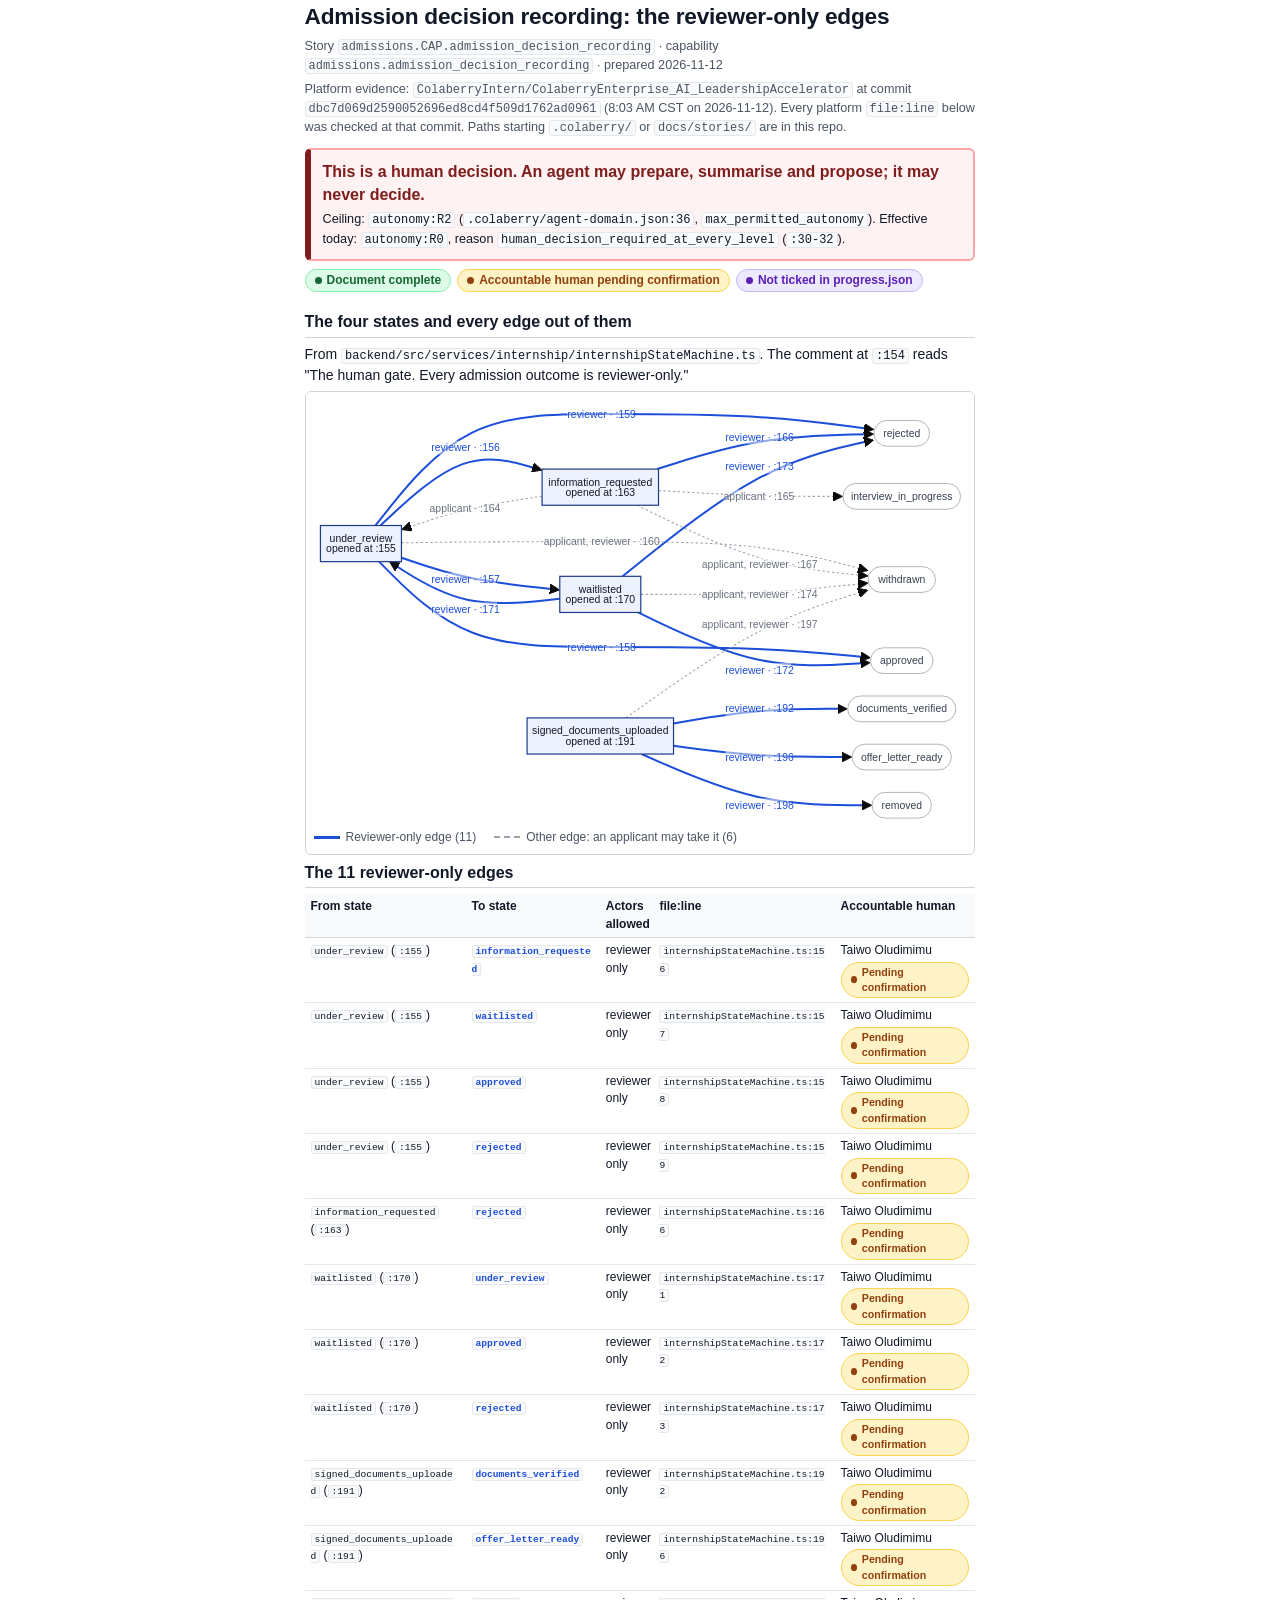
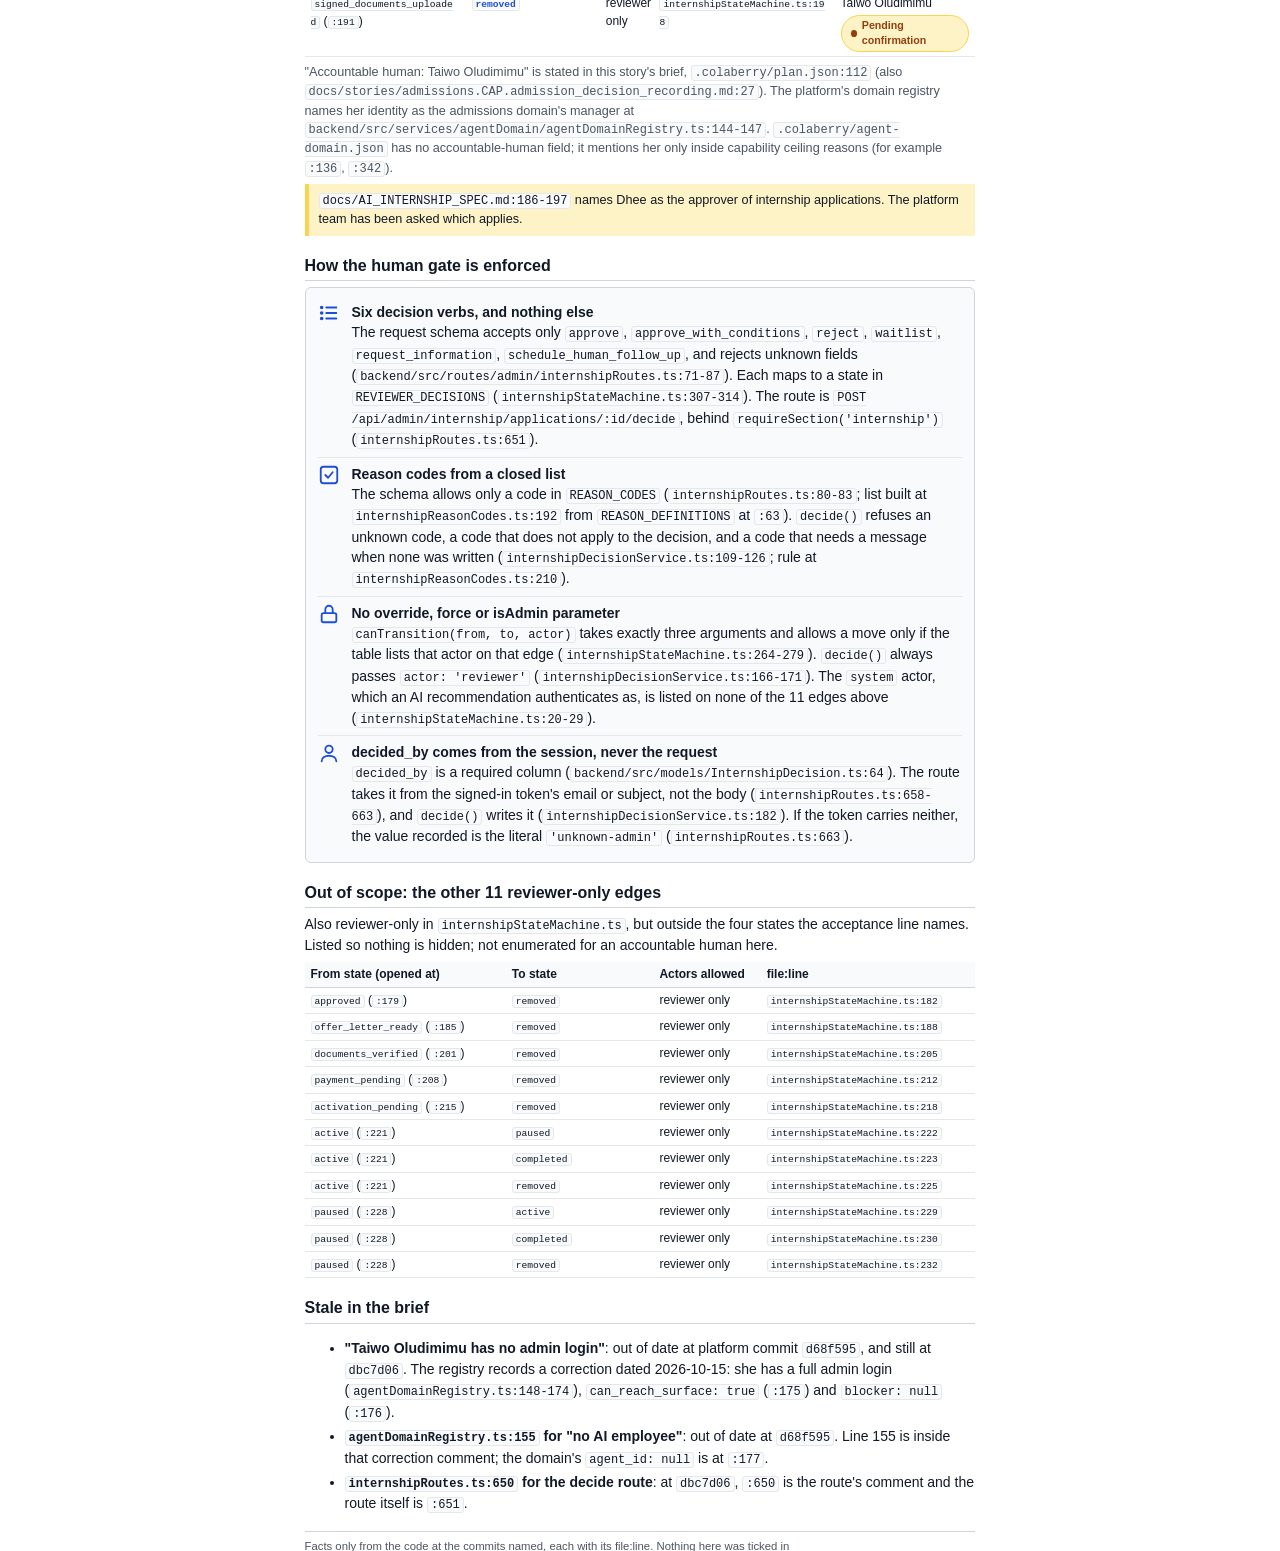
==== docs/capabilities/admission-decision/admission-decision-recording.html @ 62792802 "admissions.CAP.admission_decision_recording: document the reviewer-only edges (HTML + PDF) Adds docs" ====
<!doctype html>
<html lang="en">
<head>
<meta charset="utf-8">
<meta name="viewport" content="width=device-width, initial-scale=1">
<title>Admission Decision Edges</title>
<style>
  :root {
    --text: #111827; --muted: #4b5563; --line: #d1d5db; --surface: #f9fafb;
    --blue: #1d4ed8; --blue-bg: #eff6ff; --grey: #6b7280;
    --green: #166534; --green-bg: #dcfce7; --green-border: #86efac;
    --amber: #92400e; --amber-bg: #fef3c7; --amber-border: #fcd34d;
    --purple: #5b21b6; --purple-bg: #ede9fe; --purple-border: #c4b5fd;
    --red: #7f1d1d; --red-bg: #fef2f2; --red-border: #fca5a5;
  }
  @page { size: A4; margin: 13mm 12mm; }
  * { box-sizing: border-box; }
  body { margin: 0; background: #fff; color: var(--text); font: 10.5pt/1.45 "Segoe UI", Arial, sans-serif; }
  main { max-width: 186mm; margin: 0 auto; padding: 0 16px; }
  h1 { font-size: 17pt; margin: 0 0 2px; letter-spacing: -0.01em; }
  h2 { font-size: 12pt; margin: 18px 0 6px; padding-bottom: 3px; border-bottom: 1px solid var(--line); break-after: avoid; }
  h2.new-page { break-before: page; margin-top: 0; }
  h2 + p, h2 + .box, h2 + table, h2 + ul { break-before: avoid; }
  p { margin: 4px 0; }
  code { font-family: Consolas, "Cascadia Mono", monospace; font-size: 9pt; background: var(--surface); border: 1px solid #e5e7eb; border-radius: 3px; padding: 0 3px; }
  .sub { color: var(--muted); font-size: 9.5pt; }
  .banner { margin: 10px 0 8px; padding: 10px 12px; border: 2px solid var(--red-border); border-left: 6px solid var(--red); background: var(--red-bg); border-radius: 6px; }
  .banner strong { display: block; font-size: 12pt; color: var(--red); }
  .banner .ceiling { margin-top: 4px; font-size: 9.5pt; }
  .chips { display: flex; flex-wrap: wrap; gap: 6px; margin: 6px 0 2px; }
  .chip { display: inline-flex; align-items: center; gap: 5px; padding: 2px 9px; border-radius: 999px; font-size: 9pt; font-weight: 600; border: 1px solid; white-space: nowrap; }
  .chip::before { content: ""; width: 7px; height: 7px; border-radius: 50%; background: currentColor; }
  .green { color: var(--green); background: var(--green-bg); border-color: var(--green-border); }
  .amber { color: var(--amber); background: var(--amber-bg); border-color: var(--amber-border); }
  .purple { color: var(--purple); background: var(--purple-bg); border-color: var(--purple-border); }
  .diagram { border: 1px solid var(--line); border-radius: 6px; padding: 8px; margin: 6px 0; break-inside: avoid; }
  .diagram svg { width: 100%; height: auto; display: block; }
  .legend { display: flex; gap: 18px; font-size: 9pt; color: var(--muted); margin-top: 4px; }
  .legend span { display: inline-flex; align-items: center; gap: 6px; }
  .legend i { display: inline-block; width: 26px; border-top: 3px solid var(--blue); }
  .legend i.g { border-top: 2px dashed #9ca3af; }
  table { width: 100%; border-collapse: collapse; font-size: 9pt; margin: 6px 0; table-layout: fixed; }
  table code { font-size: 7.2pt; overflow-wrap: anywhere; }
  table .chip { white-space: normal; font-size: 8pt; margin-top: 2px; }
  table.edges col.c1 { width: 24%; } table.edges col.c2 { width: 20%; } table.edges col.c3 { width: 8%; } table.edges col.c4 { width: 27%; } table.edges col.c5 { width: 21%; }
  table.out col.c1 { width: 30%; } table.out col.c2 { width: 22%; } table.out col.c3 { width: 16%; } table.out col.c4 { width: 32%; }
  th, td { text-align: left; padding: 4px 6px; border-bottom: 1px solid #e5e7eb; vertical-align: top; }
  th { background: var(--surface); font-weight: 600; border-bottom: 1px solid var(--line); }
  tr { break-inside: avoid; }
  td.edge { color: var(--blue); font-weight: 600; }
  .note { margin: 6px 0; padding: 7px 10px; border-left: 4px solid var(--amber-border); background: var(--amber-bg); font-size: 9.5pt; }
  .box { border: 1px solid var(--line); border-radius: 6px; padding: 8px 12px; background: var(--surface); break-inside: avoid; }
  .box ul { list-style: none; margin: 0; padding: 0; }
  .box li { display: grid; grid-template-columns: 26px 1fr; gap: 8px; padding: 6px 0; border-bottom: 1px solid #e5e7eb; }
  .box li:last-child { border-bottom: 0; }
  .box svg { width: 22px; height: 22px; color: var(--blue); }
  .box b { display: block; }
  .stale li { margin: 3px 0; }
  .foot { margin-top: 16px; color: var(--muted); font-size: 8.5pt; border-top: 1px solid var(--line); padding-top: 6px; }
  section { break-inside: auto; }
  @media (max-width: 640px) { main { padding: 0 16px; } .legend { flex-direction: column; gap: 4px; } }
</style>
</head>
<body>
<main>
  <h1>Admission decision recording: the reviewer-only edges</h1>
  <p class="sub">Story <code>admissions.CAP.admission_decision_recording</code> · capability <code>admissions.admission_decision_recording</code> · prepared 2026-11-12</p>
  <p class="sub">Platform evidence: <code>ColaberryIntern/ColaberryEnterprise_AI_LeadershipAccelerator</code> at commit <code>dbc7d069d2590052696ed8cd4f509d1762ad0961</code> (8:03 AM CST on 2026-11-12). Every platform <code>file:line</code> below was checked at that commit. Paths starting <code>.colaberry/</code> or <code>docs/stories/</code> are in this repo.</p>

  <div class="banner" role="note">
    <strong>This is a human decision. An agent may prepare, summarise and propose; it may never decide.</strong>
    <div class="ceiling">Ceiling: <code>autonomy:R2</code> (<code>.colaberry/agent-domain.json:36</code>, <code>max_permitted_autonomy</code>). Effective today: <code>autonomy:R0</code>, reason <code>human_decision_required_at_every_level</code> (<code>:30-32</code>).</div>
  </div>

  <div class="chips" aria-label="Status">
    <span class="chip green">Document complete</span>
    <span class="chip amber">Accountable human pending confirmation</span>
    <span class="chip purple">Not ticked in progress.json</span>
  </div>

  <h2>The four states and every edge out of them</h2>
  <p>From <code>backend/src/services/internship/internshipStateMachine.ts</code>. The comment at <code>:154</code> reads "The human gate. Every admission outcome is reviewer-only."</p>
  <div class="diagram">
    <svg role="img" aria-label="State diagram: 11 reviewer-only edges in blue, 6 other edges in grey" aria-roledescription="flowchart-v2" role="graphics-document document" viewBox="-8 -9 812.87744140625 528.5" xmlns="http://www.w3.org/2000/svg" width="100%" id="adr"><style>#adr{font-family:Segoe UI,Arial,sans-serif;font-size:13px;fill:#333;}#adr .error-icon{fill:hsl(220.5882352941, 100%, 98.3333333333%);}#adr .error-text{fill:rgb(8.5000000002, 5.7500000001, 0);stroke:rgb(8.5000000002, 5.7500000001, 0);}#adr .edge-thickness-normal{stroke-width:2px;}#adr .edge-thickness-thick{stroke-width:3.5px;}#adr .edge-pattern-solid{stroke-dasharray:0;}#adr .edge-pattern-dashed{stroke-dasharray:3;}#adr .edge-pattern-dotted{stroke-dasharray:2;}#adr .marker{fill:#0b0b0b;stroke:#0b0b0b;}#adr .marker.cross{stroke:#0b0b0b;}#adr svg{font-family:Segoe UI,Arial,sans-serif;font-size:13px;}#adr .label{font-family:Segoe UI,Arial,sans-serif;color:#333;}#adr .cluster-label text{fill:rgb(8.5000000002, 5.7500000001, 0);}#adr .cluster-label span,#adr p{color:rgb(8.5000000002, 5.7500000001, 0);}#adr .label text,#adr span,#adr p{fill:#333;color:#333;}#adr .node rect,#adr .node circle,#adr .node ellipse,#adr .node polygon,#adr .node path{fill:#fff4dd;stroke:hsl(40.5882352941, 60%, 83.3333333333%);stroke-width:1px;}#adr .flowchart-label text{text-anchor:middle;}#adr .node .katex path{fill:#000;stroke:#000;stroke-width:1px;}#adr .node .label{text-align:center;}#adr .node.clickable{cursor:pointer;}#adr .arrowheadPath{fill:#0b0b0b;}#adr .edgePath .path{stroke:#0b0b0b;stroke-width:2.0px;}#adr .flowchart-link{stroke:#0b0b0b;fill:none;}#adr .edgeLabel{background-color:#ffffff;text-align:center;}#adr .edgeLabel rect{opacity:0.5;background-color:#ffffff;fill:#ffffff;}#adr .labelBkg{background-color:rgba(255, 255, 255, 0.5);}#adr .cluster rect{fill:hsl(220.5882352941, 100%, 98.3333333333%);stroke:hsl(220.5882352941, 60%, 88.3333333333%);stroke-width:1px;}#adr .cluster text{fill:rgb(8.5000000002, 5.7500000001, 0);}#adr .cluster span,#adr p{color:rgb(8.5000000002, 5.7500000001, 0);}#adr div.mermaidTooltip{position:absolute;text-align:center;max-width:200px;padding:2px;font-family:Segoe UI,Arial,sans-serif;font-size:12px;background:hsl(220.5882352941, 100%, 98.3333333333%);border:1px solid hsl(220.5882352941, 60%, 88.3333333333%);border-radius:2px;pointer-events:none;z-index:100;}#adr .flowchartTitleText{text-anchor:middle;font-size:18px;fill:#333;}#adr :root{--mermaid-font-family:"trebuchet ms",verdana,arial,sans-serif;}#adr .open rect{fill:#eef2ff!important;stroke:#1e3a8a!important;stroke-width:1.5px!important;color:#111827!important;}#adr .open polygon{fill:#eef2ff!important;stroke:#1e3a8a!important;stroke-width:1.5px!important;color:#111827!important;}#adr .open ellipse{fill:#eef2ff!important;stroke:#1e3a8a!important;stroke-width:1.5px!important;color:#111827!important;}#adr .open circle{fill:#eef2ff!important;stroke:#1e3a8a!important;stroke-width:1.5px!important;color:#111827!important;}#adr .open path{fill:#eef2ff!important;stroke:#1e3a8a!important;stroke-width:1.5px!important;color:#111827!important;}#adr .open tspan{fill:#111827!important;}#adr .dest rect{fill:#ffffff!important;stroke:#9ca3af!important;color:#374151!important;}#adr .dest polygon{fill:#ffffff!important;stroke:#9ca3af!important;color:#374151!important;}#adr .dest ellipse{fill:#ffffff!important;stroke:#9ca3af!important;color:#374151!important;}#adr .dest circle{fill:#ffffff!important;stroke:#9ca3af!important;color:#374151!important;}#adr .dest path{fill:#ffffff!important;stroke:#9ca3af!important;color:#374151!important;}#adr .dest tspan{fill:#374151!important;}</style><g><marker orient="auto" markerHeight="12" markerWidth="12" markerUnits="userSpaceOnUse" refY="5" refX="6" viewBox="0 0 10 10" class="marker flowchart" id="adr_flowchart-pointEnd"><path style="stroke-width: 1; stroke-dasharray: 1, 0;" class="arrowMarkerPath" d="M 0 0 L 10 5 L 0 10 z"></path></marker><marker orient="auto" markerHeight="12" markerWidth="12" markerUnits="userSpaceOnUse" refY="5" refX="4.5" viewBox="0 0 10 10" class="marker flowchart" id="adr_flowchart-pointStart"><path style="stroke-width: 1; stroke-dasharray: 1, 0;" class="arrowMarkerPath" d="M 0 5 L 10 10 L 10 0 z"></path></marker><marker orient="auto" markerHeight="11" markerWidth="11" markerUnits="userSpaceOnUse" refY="5" refX="11" viewBox="0 0 10 10" class="marker flowchart" id="adr_flowchart-circleEnd"><circle style="stroke-width: 1; stroke-dasharray: 1, 0;" class="arrowMarkerPath" r="5" cy="5" cx="5"></circle></marker><marker orient="auto" markerHeight="11" markerWidth="11" markerUnits="userSpaceOnUse" refY="5" refX="-1" viewBox="0 0 10 10" class="marker flowchart" id="adr_flowchart-circleStart"><circle style="stroke-width: 1; stroke-dasharray: 1, 0;" class="arrowMarkerPath" r="5" cy="5" cx="5"></circle></marker><marker orient="auto" markerHeight="11" markerWidth="11" markerUnits="userSpaceOnUse" refY="5.2" refX="12" viewBox="0 0 11 11" class="marker cross flowchart" id="adr_flowchart-crossEnd"><path style="stroke-width: 2; stroke-dasharray: 1, 0;" class="arrowMarkerPath" d="M 1,1 l 9,9 M 10,1 l -9,9"></path></marker><marker orient="auto" markerHeight="11" markerWidth="11" markerUnits="userSpaceOnUse" refY="5.2" refX="-1" viewBox="0 0 11 11" class="marker cross flowchart" id="adr_flowchart-crossStart"><path style="stroke-width: 2; stroke-dasharray: 1, 0;" class="arrowMarkerPath" d="M 1,1 l 9,9 M 10,1 l -9,9"></path></marker><g class="root"><g class="clusters"></g><g class="edgePaths"><path marker-end="url(#adr_flowchart-pointEnd)" style="stroke:#1d4ed8;stroke-width:2.5px;fill:none;" class="edge-thickness-normal edge-pattern-solid flowchart-link LS-UR LE-IR" id="L-UR-IR-0" d="M74.646,147.25L92.046,131.083C109.447,114.917,144.247,82.583,176.944,70.865C209.642,59.148,240.237,68.045,255.535,72.494L270.833,76.943"></path><path marker-end="url(#adr_flowchart-pointEnd)" style="stroke:#1d4ed8;stroke-width:2.5px;fill:none;" class="edge-thickness-normal edge-pattern-solid flowchart-link LS-UR LE-WL" id="L-UR-WL-0" d="M100.859,187.296L113.891,191.83C126.922,196.364,152.984,205.432,184.958,212.035C216.931,218.639,254.816,222.777,273.758,224.846L292.7,226.916"></path><path marker-end="url(#adr_flowchart-pointEnd)" style="stroke:#1d4ed8;stroke-width:2.5px;fill:none;" class="edge-thickness-normal edge-pattern-solid flowchart-link LS-UR LE-AP" id="L-UR-AP-0" d="M72.906,192.25L90.597,209.958C108.287,227.667,143.667,263.083,189.582,280.792C235.497,298.5,291.948,298.5,352.947,298.5C413.945,298.5,479.492,298.5,534.686,300.633C589.88,302.767,634.72,307.034,657.141,309.167L679.561,311.3"></path><path marker-end="url(#adr_flowchart-pointEnd)" style="stroke:#1d4ed8;stroke-width:2.5px;fill:none;" class="edge-thickness-normal edge-pattern-solid flowchart-link LS-UR LE-RJ" id="L-UR-RJ-0" d="M68.376,147.25L86.821,124.125C105.266,101,142.157,54.75,188.827,31.625C235.497,8.5,291.948,8.5,352.947,8.5C413.945,8.5,479.492,8.5,535.405,11.608C591.317,14.717,637.595,20.934,660.734,24.042L683.873,27.15"></path><path marker-end="url(#adr_flowchart-pointEnd)" style="stroke:#1d4ed8;stroke-width:2.5px;fill:none;" class="edge-thickness-normal edge-pattern-solid flowchart-link LS-IR LE-RJ" id="L-IR-RJ-0" d="M419.189,77L440.164,70.333C461.139,63.667,503.089,50.333,547.196,43.084C591.302,35.835,637.565,34.669,660.696,34.087L683.828,33.504"></path><path marker-end="url(#adr_flowchart-pointEnd)" style="stroke:#1d4ed8;stroke-width:2.5px;fill:none;" class="edge-thickness-normal edge-pattern-solid flowchart-link LS-WL LE-UR" id="L-WL-UR-0" d="M297.969,238.509L278.148,240.674C258.328,242.839,218.688,247.17,184.076,239.934C149.465,232.698,119.884,213.895,105.093,204.494L90.302,195.093"></path><path marker-end="url(#adr_flowchart-pointEnd)" style="stroke:#1d4ed8;stroke-width:2.5px;fill:none;" class="edge-thickness-normal edge-pattern-solid flowchart-link LS-WL LE-AP" id="L-WL-AP-0" d="M395.467,255.5L420.395,267.417C445.324,279.333,495.182,303.167,542.529,313.64C589.875,324.114,634.712,321.228,657.13,319.785L679.548,318.342"></path><path marker-end="url(#adr_flowchart-pointEnd)" style="stroke:#1d4ed8;stroke-width:2.5px;fill:none;" class="edge-thickness-normal edge-pattern-solid flowchart-link LS-WL LE-RJ" id="L-WL-RJ-0" d="M376.225,210.5L404.361,187.75C432.496,165,488.768,119.5,540.057,91.372C591.347,63.243,637.655,52.486,660.81,47.108L683.964,41.729"></path><path marker-end="url(#adr_flowchart-pointEnd)" style="stroke:#1d4ed8;stroke-width:2.5px;fill:none;" class="edge-thickness-normal edge-pattern-solid flowchart-link LS-SD LE-DV" id="L-SD-DV-0" d="M439.563,393.603L457.142,390.586C474.721,387.569,509.88,381.534,545.13,378.517C580.38,375.5,615.72,375.5,633.39,375.5L651.061,375.5"></path><path marker-end="url(#adr_flowchart-pointEnd)" style="stroke:#1d4ed8;stroke-width:2.5px;fill:none;" class="edge-thickness-normal edge-pattern-solid flowchart-link LS-SD LE-OL" id="L-SD-OL-0" d="M439.563,421.42L457.142,423.766C474.721,426.113,509.88,430.807,546.059,433.153C582.237,435.5,619.435,435.5,638.034,435.5L656.633,435.5"></path><path marker-end="url(#adr_flowchart-pointEnd)" style="stroke:#1d4ed8;stroke-width:2.5px;fill:none;" class="edge-thickness-normal edge-pattern-solid flowchart-link LS-SD LE-RM" id="L-SD-RM-0" d="M399.696,431.75L423.92,442.375C448.144,453,496.591,474.25,543.556,484.875C590.52,495.5,636.001,495.5,658.742,495.5L681.482,495.5"></path><path marker-end="url(#adr_flowchart-pointEnd)" style="fill:none;stroke-width:2px;stroke-dasharray:3;stroke:#9ca3af;stroke-width:1.3px;fill:none;" class="edge-thickness-normal edge-pattern-dotted flowchart-link LS-UR LE-WD" id="L-UR-WD-0" d="M100.859,168.868L113.891,168.64C126.922,168.412,152.984,167.956,194.241,167.728C235.497,167.5,291.948,167.5,352.947,167.5C413.945,167.5,479.492,167.5,534.199,173.27C588.906,179.04,632.774,190.581,654.708,196.351L676.641,202.121"></path><path marker-end="url(#adr_flowchart-pointEnd)" style="fill:none;stroke-width:2px;stroke-dasharray:3;stroke:#9ca3af;stroke-width:1.3px;fill:none;" class="edge-thickness-normal edge-pattern-dotted flowchart-link LS-IR LE-UR" id="L-IR-UR-0" d="M275.922,110.734L259.776,113.237C243.63,115.739,211.339,120.745,182.997,127.419C154.656,134.094,130.265,142.438,118.07,146.61L105.874,150.782"></path><path marker-end="url(#adr_flowchart-pointEnd)" style="fill:none;stroke-width:2px;stroke-dasharray:3;stroke:#9ca3af;stroke-width:1.3px;fill:none;" class="edge-thickness-normal edge-pattern-dotted flowchart-link LS-IR LE-IIP" id="L-IR-IIP-0" d="M420.875,103.739L441.569,104.949C462.263,106.159,503.651,108.58,541.041,109.79C578.431,111,611.823,111,628.52,111L645.216,111"></path><path marker-end="url(#adr_flowchart-pointEnd)" style="fill:none;stroke-width:2px;stroke-dasharray:3;stroke:#9ca3af;stroke-width:1.3px;fill:none;" class="edge-thickness-normal edge-pattern-dotted flowchart-link LS-IR LE-WD" id="L-IR-WD-0" d="M394.247,122L419.379,134.333C444.511,146.667,494.775,171.333,541.816,185.935C588.858,200.537,632.676,205.075,654.586,207.344L676.495,209.612"></path><path marker-end="url(#adr_flowchart-pointEnd)" style="fill:none;stroke-width:2px;stroke-dasharray:3;stroke:#9ca3af;stroke-width:1.3px;fill:none;" class="edge-thickness-normal edge-pattern-dotted flowchart-link LS-WL LE-WD" id="L-WL-WD-0" d="M398.828,233L423.197,233C447.565,233,496.302,233,542.58,230.731C588.858,228.463,632.676,223.925,654.586,221.656L676.495,219.388"></path><path marker-end="url(#adr_flowchart-pointEnd)" style="fill:none;stroke-width:2px;stroke-dasharray:3;stroke:#9ca3af;stroke-width:1.3px;fill:none;" class="edge-thickness-normal edge-pattern-dotted flowchart-link LS-SD LE-WD" id="L-SD-WD-0" d="M380.172,386.75L407.65,367.292C435.127,347.833,490.083,308.917,539.506,282.641C588.928,256.366,632.817,242.732,654.761,235.915L676.705,229.098"></path></g><g class="edgeLabels"><g transform="translate(179.046875, 50.25)" class="edgeLabel"><g transform="translate(-41, -8.5)" class="label"><rect height="17.000503540039062" width="81.93992614746094" ry="0" rx="0"></rect><text style="fill:#1d4ed8;"><tspan class="row" x="0" dy="1em" xml:space="preserve">reviewer · :156</tspan></text></g></g><g transform="translate(179.046875, 214.5)" class="edgeLabel"><g transform="translate(-41, -8.5)" class="label"><rect height="17.000503540039062" width="81.93992614746094" ry="0" rx="0"></rect><text style="fill:#1d4ed8;"><tspan class="row" x="0" dy="1em" xml:space="preserve">reviewer · :157</tspan></text></g></g><g transform="translate(348.3984375, 298.5)" class="edgeLabel"><g transform="translate(-41, -8.5)" class="label"><rect height="17.000503540039062" width="81.93992614746094" ry="0" rx="0"></rect><text style="fill:#1d4ed8;"><tspan class="row" x="0" dy="1em" xml:space="preserve">reviewer · :158</tspan></text></g></g><g transform="translate(348.3984375, 8.5)" class="edgeLabel"><g transform="translate(-41, -8.5)" class="label"><rect height="17.000503540039062" width="81.93992614746094" ry="0" rx="0"></rect><text style="fill:#1d4ed8;"><tspan class="row" x="0" dy="1em" xml:space="preserve">reviewer · :159</tspan></text></g></g><g transform="translate(545.0390625, 37)" class="edgeLabel"><g transform="translate(-41, -8.5)" class="label"><rect height="17.000503540039062" width="81.93992614746094" ry="0" rx="0"></rect><text style="fill:#1d4ed8;"><tspan class="row" x="0" dy="1em" xml:space="preserve">reviewer · :166</tspan></text></g></g><g transform="translate(179.046875, 251.5)" class="edgeLabel"><g transform="translate(-41, -8.5)" class="label"><rect height="17.000503540039062" width="81.93992614746094" ry="0" rx="0"></rect><text style="fill:#1d4ed8;"><tspan class="row" x="0" dy="1em" xml:space="preserve">reviewer · :171</tspan></text></g></g><g transform="translate(545.0390625, 327)" class="edgeLabel"><g transform="translate(-41, -8.5)" class="label"><rect height="17.000503540039062" width="81.93992614746094" ry="0" rx="0"></rect><text style="fill:#1d4ed8;"><tspan class="row" x="0" dy="1em" xml:space="preserve">reviewer · :172</tspan></text></g></g><g transform="translate(545.0390625, 74)" class="edgeLabel"><g transform="translate(-41, -8.5)" class="label"><rect height="17.000503540039062" width="81.93992614746094" ry="0" rx="0"></rect><text style="fill:#1d4ed8;"><tspan class="row" x="0" dy="1em" xml:space="preserve">reviewer · :173</tspan></text></g></g><g transform="translate(545.0390625, 375.5)" class="edgeLabel"><g transform="translate(-41, -8.5)" class="label"><rect height="17.000503540039062" width="81.93992614746094" ry="0" rx="0"></rect><text style="fill:#1d4ed8;"><tspan class="row" x="0" dy="1em" xml:space="preserve">reviewer · :192</tspan></text></g></g><g transform="translate(545.0390625, 435.5)" class="edgeLabel"><g transform="translate(-41, -8.5)" class="label"><rect height="17.000503540039062" width="81.93992614746094" ry="0" rx="0"></rect><text style="fill:#1d4ed8;"><tspan class="row" x="0" dy="1em" xml:space="preserve">reviewer · :196</tspan></text></g></g><g transform="translate(545.0390625, 495.5)" class="edgeLabel"><g transform="translate(-41, -8.5)" class="label"><rect height="17.000503540039062" width="81.93992614746094" ry="0" rx="0"></rect><text style="fill:#1d4ed8;"><tspan class="row" x="0" dy="1em" xml:space="preserve">reviewer · :198</tspan></text></g></g><g transform="translate(348.3984375, 167.5)" class="edgeLabel"><g transform="translate(-70.4765625, -8.5)" class="label"><rect height="17.000503540039062" width="140.84791564941406" ry="0" rx="0"></rect><text style="fill:#6b7280;"><tspan class="row" x="0" dy="1em" xml:space="preserve">applicant, reviewer · :160</tspan></text></g></g><g transform="translate(179.046875, 125.75)" class="edgeLabel"><g transform="translate(-43.1875, -8.5)" class="label"><rect height="17.000503540039062" width="86.29942321777344" ry="0" rx="0"></rect><text style="fill:#6b7280;"><tspan class="row" x="0" dy="1em" xml:space="preserve">applicant · :164</tspan></text></g></g><g transform="translate(545.0390625, 111)" class="edgeLabel"><g transform="translate(-43.1875, -8.5)" class="label"><rect height="17.000503540039062" width="86.29942321777344" ry="0" rx="0"></rect><text style="fill:#6b7280;"><tspan class="row" x="0" dy="1em" xml:space="preserve">applicant · :165</tspan></text></g></g><g transform="translate(545.0390625, 196)" class="edgeLabel"><g transform="translate(-70.4765625, -8.5)" class="label"><rect height="17.000503540039062" width="140.84791564941406" ry="0" rx="0"></rect><text style="fill:#6b7280;"><tspan class="row" x="0" dy="1em" xml:space="preserve">applicant, reviewer · :167</tspan></text></g></g><g transform="translate(545.0390625, 233)" class="edgeLabel"><g transform="translate(-70.4765625, -8.5)" class="label"><rect height="17.000503540039062" width="140.84791564941406" ry="0" rx="0"></rect><text style="fill:#6b7280;"><tspan class="row" x="0" dy="1em" xml:space="preserve">applicant, reviewer · :174</tspan></text></g></g><g transform="translate(545.0390625, 270)" class="edgeLabel"><g transform="translate(-70.4765625, -8.5)" class="label"><rect height="17.000503540039062" width="140.84791564941406" ry="0" rx="0"></rect><text style="fill:#6b7280;"><tspan class="row" x="0" dy="1em" xml:space="preserve">applicant, reviewer · :197</tspan></text></g></g></g><g class="nodes"><g transform="translate(50.4296875, 169.75)" data-id="UR" data-node="true" id="flowchart-UR-0" class="node default open flowchart-label"><rect height="45" width="100.859375" y="-22.5" x="-50.4296875" ry="0" rx="0" style="" class="basic label-container"></rect><g transform="translate(0, -15)" style="" class="label"><rect></rect><text style=""><tspan class="row" x="0" dy="1em" xml:space="preserve">under_review</tspan><tspan class="row" x="0" dy="1em" xml:space="preserve">opened at :155</tspan></text></g></g><g transform="translate(348.3984375, 99.5)" data-id="IR" data-node="true" id="flowchart-IR-1" class="node default open flowchart-label"><rect height="45" width="144.953125" y="-22.5" x="-72.4765625" ry="0" rx="0" style="" class="basic label-container"></rect><g transform="translate(0, -15)" style="" class="label"><rect></rect><text style=""><tspan class="row" x="0" dy="1em" xml:space="preserve">information_requested</tspan><tspan class="row" x="0" dy="1em" xml:space="preserve">opened at :163</tspan></text></g></g><g transform="translate(348.3984375, 233)" data-id="WL" data-node="true" id="flowchart-WL-2" class="node default open flowchart-label"><rect height="45" width="100.859375" y="-22.5" x="-50.4296875" ry="0" rx="0" style="" class="basic label-container"></rect><g transform="translate(0, -15)" style="" class="label"><rect></rect><text style=""><tspan class="row" x="0" dy="1em" xml:space="preserve">waitlisted</tspan><tspan class="row" x="0" dy="1em" xml:space="preserve">opened at :170</tspan></text></g></g><g transform="translate(348.3984375, 409.25)" data-id="SD" data-node="true" id="flowchart-SD-3" class="node default open flowchart-label"><rect height="45" width="182.328125" y="-22.5" x="-91.1640625" ry="0" rx="0" style="" class="basic label-container"></rect><g transform="translate(0, -15)" style="" class="label"><rect></rect><text style=""><tspan class="row" x="0" dy="1em" xml:space="preserve">signed_documents_uploaded</tspan><tspan class="row" x="0" dy="1em" xml:space="preserve">opened at :191</tspan></text></g></g><g transform="translate(723.696533203125, 315.5)" data-id="AP" data-node="true" id="flowchart-AP-4" class="node default dest flowchart-label"><rect height="32" width="77.71875" y="-16" x="-38.859375" ry="16" rx="16" style=""></rect><g transform="translate(0, -8.5)" style="" class="label"><rect></rect><text style=""><tspan class="row" x="0" dy="1em" xml:space="preserve">approved</tspan></text></g></g><g transform="translate(723.696533203125, 32.5)" data-id="RJ" data-node="true" id="flowchart-RJ-5" class="node default dest flowchart-label"><rect height="32" width="69.140625" y="-16" x="-34.5703125" ry="16" rx="16" style=""></rect><g transform="translate(0, -8.5)" style="" class="label"><rect></rect><text style=""><tspan class="row" x="0" dy="1em" xml:space="preserve">rejected</tspan></text></g></g><g transform="translate(723.696533203125, 214.5)" data-id="WD" data-node="true" id="flowchart-WD-6" class="node default dest flowchart-label"><rect height="32" width="83.859375" y="-16" x="-41.9296875" ry="16" rx="16" style=""></rect><g transform="translate(0, -8.5)" style="" class="label"><rect></rect><text style=""><tspan class="row" x="0" dy="1em" xml:space="preserve">withdrawn</tspan></text></g></g><g transform="translate(723.696533203125, 111)" data-id="IIP" data-node="true" id="flowchart-IIP-7" class="node default dest flowchart-label"><rect height="32" width="146.36181640625" y="-16" x="-73.180908203125" ry="16" rx="16" style=""></rect><g transform="translate(0, -8.5)" style="" class="label"><rect></rect><text style=""><tspan class="row" x="0" dy="1em" xml:space="preserve">interview_in_progress</tspan></text></g></g><g transform="translate(723.696533203125, 375.5)" data-id="DV" data-node="true" id="flowchart-DV-8" class="node default dest flowchart-label"><rect height="32" width="134.671875" y="-16" x="-67.3359375" ry="16" rx="16" style=""></rect><g transform="translate(0, -8.5)" style="" class="label"><rect></rect><text style=""><tspan class="row" x="0" dy="1em" xml:space="preserve">documents_verified</tspan></text></g></g><g transform="translate(723.696533203125, 435.5)" data-id="OL" data-node="true" id="flowchart-OL-9" class="node default dest flowchart-label"><rect height="32" width="123.5263671875" y="-16" x="-61.76318359375" ry="16" rx="16" style=""></rect><g transform="translate(0, -8.5)" style="" class="label"><rect></rect><text style=""><tspan class="row" x="0" dy="1em" xml:space="preserve">offer_letter_ready</tspan></text></g></g><g transform="translate(723.696533203125, 495.5)" data-id="RM" data-node="true" id="flowchart-RM-10" class="node default dest flowchart-label"><rect height="32" width="73.828125" y="-16" x="-36.9140625" ry="16" rx="16" style=""></rect><g transform="translate(0, -8.5)" style="" class="label"><rect></rect><text style=""><tspan class="row" x="0" dy="1em" xml:space="preserve">removed</tspan></text></g></g></g></g></g></svg>
    <div class="legend">
      <span><i></i>Reviewer-only edge (11)</span>
      <span><i class="g"></i>Other edge: an applicant may take it (6)</span>
    </div>
  </div>

  <h2 class="new-page">The 11 reviewer-only edges</h2>
  <table class="edges">
    <colgroup><col class="c1"><col class="c2"><col class="c3"><col class="c4"><col class="c5"></colgroup>
    <thead><tr><th>From state</th><th>To state</th><th>Actors allowed</th><th>file:line</th><th>Accountable human</th></tr></thead>
    <tbody>
      <tr><td><code>under_review</code> (<code>:155</code>)</td><td class="edge"><code>information_requested</code></td><td>reviewer only</td><td><code>internshipStateMachine.ts:156</code></td><td>Taiwo Oludimimu <span class="chip amber">Pending confirmation</span></td></tr>
<tr><td><code>under_review</code> (<code>:155</code>)</td><td class="edge"><code>waitlisted</code></td><td>reviewer only</td><td><code>internshipStateMachine.ts:157</code></td><td>Taiwo Oludimimu <span class="chip amber">Pending confirmation</span></td></tr>
<tr><td><code>under_review</code> (<code>:155</code>)</td><td class="edge"><code>approved</code></td><td>reviewer only</td><td><code>internshipStateMachine.ts:158</code></td><td>Taiwo Oludimimu <span class="chip amber">Pending confirmation</span></td></tr>
<tr><td><code>under_review</code> (<code>:155</code>)</td><td class="edge"><code>rejected</code></td><td>reviewer only</td><td><code>internshipStateMachine.ts:159</code></td><td>Taiwo Oludimimu <span class="chip amber">Pending confirmation</span></td></tr>
<tr><td><code>information_requested</code> (<code>:163</code>)</td><td class="edge"><code>rejected</code></td><td>reviewer only</td><td><code>internshipStateMachine.ts:166</code></td><td>Taiwo Oludimimu <span class="chip amber">Pending confirmation</span></td></tr>
<tr><td><code>waitlisted</code> (<code>:170</code>)</td><td class="edge"><code>under_review</code></td><td>reviewer only</td><td><code>internshipStateMachine.ts:171</code></td><td>Taiwo Oludimimu <span class="chip amber">Pending confirmation</span></td></tr>
<tr><td><code>waitlisted</code> (<code>:170</code>)</td><td class="edge"><code>approved</code></td><td>reviewer only</td><td><code>internshipStateMachine.ts:172</code></td><td>Taiwo Oludimimu <span class="chip amber">Pending confirmation</span></td></tr>
<tr><td><code>waitlisted</code> (<code>:170</code>)</td><td class="edge"><code>rejected</code></td><td>reviewer only</td><td><code>internshipStateMachine.ts:173</code></td><td>Taiwo Oludimimu <span class="chip amber">Pending confirmation</span></td></tr>
<tr><td><code>signed_documents_uploaded</code> (<code>:191</code>)</td><td class="edge"><code>documents_verified</code></td><td>reviewer only</td><td><code>internshipStateMachine.ts:192</code></td><td>Taiwo Oludimimu <span class="chip amber">Pending confirmation</span></td></tr>
<tr><td><code>signed_documents_uploaded</code> (<code>:191</code>)</td><td class="edge"><code>offer_letter_ready</code></td><td>reviewer only</td><td><code>internshipStateMachine.ts:196</code></td><td>Taiwo Oludimimu <span class="chip amber">Pending confirmation</span></td></tr>
<tr><td><code>signed_documents_uploaded</code> (<code>:191</code>)</td><td class="edge"><code>removed</code></td><td>reviewer only</td><td><code>internshipStateMachine.ts:198</code></td><td>Taiwo Oludimimu <span class="chip amber">Pending confirmation</span></td></tr>

    </tbody>
  </table>
  <p class="sub">"Accountable human: Taiwo Oludimimu" is stated in this story's brief, <code>.colaberry/plan.json:112</code> (also <code>docs/stories/admissions.CAP.admission_decision_recording.md:27</code>). The platform's domain registry names her identity as the admissions domain's manager at <code>backend/src/services/agentDomain/agentDomainRegistry.ts:144-147</code>. <code>.colaberry/agent-domain.json</code> has no accountable-human field; it mentions her only inside capability ceiling reasons (for example <code>:136</code>, <code>:342</code>).</p>
  <div class="note"><code>docs/AI_INTERNSHIP_SPEC.md:186-197</code> names Dhee as the approver of internship applications. The platform team has been asked which applies.</div>

  <h2>How the human gate is enforced</h2>
  <div class="box">
    <ul>
      <li><svg viewBox="0 0 24 24" fill="none" stroke="currentColor" stroke-width="2" stroke-linecap="round" stroke-linejoin="round" aria-hidden="true"><path d="M9 6h11M9 12h11M9 18h11"/><circle cx="4" cy="6" r="1"/><circle cx="4" cy="12" r="1"/><circle cx="4" cy="18" r="1"/></svg><div><b>Six decision verbs, and nothing else</b>The request schema accepts only <code>approve</code>, <code>approve_with_conditions</code>, <code>reject</code>, <code>waitlist</code>, <code>request_information</code>, <code>schedule_human_follow_up</code>, and rejects unknown fields (<code>backend/src/routes/admin/internshipRoutes.ts:71-87</code>). Each maps to a state in <code>REVIEWER_DECISIONS</code> (<code>internshipStateMachine.ts:307-314</code>). The route is <code>POST /api/admin/internship/applications/:id/decide</code>, behind <code>requireSection('internship')</code> (<code>internshipRoutes.ts:651</code>).</div></li>
      <li><svg viewBox="0 0 24 24" fill="none" stroke="currentColor" stroke-width="2" stroke-linecap="round" stroke-linejoin="round" aria-hidden="true"><rect x="3" y="3" width="18" height="18" rx="3"/><path d="M8 12l3 3 5-6"/></svg><div><b>Reason codes from a closed list</b>The schema allows only a code in <code>REASON_CODES</code> (<code>internshipRoutes.ts:80-83</code>; list built at <code>internshipReasonCodes.ts:192</code> from <code>REASON_DEFINITIONS</code> at <code>:63</code>). <code>decide()</code> refuses an unknown code, a code that does not apply to the decision, and a code that needs a message when none was written (<code>internshipDecisionService.ts:109-126</code>; rule at <code>internshipReasonCodes.ts:210</code>).</div></li>
      <li><svg viewBox="0 0 24 24" fill="none" stroke="currentColor" stroke-width="2" stroke-linecap="round" stroke-linejoin="round" aria-hidden="true"><rect x="4" y="11" width="16" height="10" rx="2"/><path d="M8 11V7a4 4 0 0 1 8 0v4"/></svg><div><b>No override, force or isAdmin parameter</b><code>canTransition(from, to, actor)</code> takes exactly three arguments and allows a move only if the table lists that actor on that edge (<code>internshipStateMachine.ts:264-279</code>). <code>decide()</code> always passes <code>actor: 'reviewer'</code> (<code>internshipDecisionService.ts:166-171</code>). The <code>system</code> actor, which an AI recommendation authenticates as, is listed on none of the 11 edges above (<code>internshipStateMachine.ts:20-29</code>).</div></li>
      <li><svg viewBox="0 0 24 24" fill="none" stroke="currentColor" stroke-width="2" stroke-linecap="round" stroke-linejoin="round" aria-hidden="true"><circle cx="12" cy="8" r="4"/><path d="M4 21c0-4 4-6 8-6s8 2 8 6"/></svg><div><b>decided_by comes from the session, never the request</b><code>decided_by</code> is a required column (<code>backend/src/models/InternshipDecision.ts:64</code>). The route takes it from the signed-in token's email or subject, not the body (<code>internshipRoutes.ts:658-663</code>), and <code>decide()</code> writes it (<code>internshipDecisionService.ts:182</code>). If the token carries neither, the value recorded is the literal <code>'unknown-admin'</code> (<code>internshipRoutes.ts:663</code>).</div></li>
    </ul>
  </div>

  <h2>Out of scope: the other 11 reviewer-only edges</h2>
  <p>Also reviewer-only in <code>internshipStateMachine.ts</code>, but outside the four states the acceptance line names. Listed so nothing is hidden; not enumerated for an accountable human here.</p>
  <table class="out">
    <colgroup><col class="c1"><col class="c2"><col class="c3"><col class="c4"></colgroup>
    <thead><tr><th>From state (opened at)</th><th>To state</th><th>Actors allowed</th><th>file:line</th></tr></thead>
    <tbody>
      <tr><td><code>approved</code> (<code>:179</code>)</td><td><code>removed</code></td><td>reviewer only</td><td><code>internshipStateMachine.ts:182</code></td></tr>
<tr><td><code>offer_letter_ready</code> (<code>:185</code>)</td><td><code>removed</code></td><td>reviewer only</td><td><code>internshipStateMachine.ts:188</code></td></tr>
<tr><td><code>documents_verified</code> (<code>:201</code>)</td><td><code>removed</code></td><td>reviewer only</td><td><code>internshipStateMachine.ts:205</code></td></tr>
<tr><td><code>payment_pending</code> (<code>:208</code>)</td><td><code>removed</code></td><td>reviewer only</td><td><code>internshipStateMachine.ts:212</code></td></tr>
<tr><td><code>activation_pending</code> (<code>:215</code>)</td><td><code>removed</code></td><td>reviewer only</td><td><code>internshipStateMachine.ts:218</code></td></tr>
<tr><td><code>active</code> (<code>:221</code>)</td><td><code>paused</code></td><td>reviewer only</td><td><code>internshipStateMachine.ts:222</code></td></tr>
<tr><td><code>active</code> (<code>:221</code>)</td><td><code>completed</code></td><td>reviewer only</td><td><code>internshipStateMachine.ts:223</code></td></tr>
<tr><td><code>active</code> (<code>:221</code>)</td><td><code>removed</code></td><td>reviewer only</td><td><code>internshipStateMachine.ts:225</code></td></tr>
<tr><td><code>paused</code> (<code>:228</code>)</td><td><code>active</code></td><td>reviewer only</td><td><code>internshipStateMachine.ts:229</code></td></tr>
<tr><td><code>paused</code> (<code>:228</code>)</td><td><code>completed</code></td><td>reviewer only</td><td><code>internshipStateMachine.ts:230</code></td></tr>
<tr><td><code>paused</code> (<code>:228</code>)</td><td><code>removed</code></td><td>reviewer only</td><td><code>internshipStateMachine.ts:232</code></td></tr>

    </tbody>
  </table>

  <h2>Stale in the brief</h2>
  <ul class="stale">
    <li><b>"Taiwo Oludimimu has no admin login"</b>: out of date at platform commit <code>d68f595</code>, and still at <code>dbc7d06</code>. The registry records a correction dated 2026-10-15: she has a full admin login (<code>agentDomainRegistry.ts:148-174</code>), <code>can_reach_surface: true</code> (<code>:175</code>) and <code>blocker: null</code> (<code>:176</code>).</li>
    <li><b><code>agentDomainRegistry.ts:155</code> for "no AI employee"</b>: out of date at <code>d68f595</code>. Line 155 is inside that correction comment; the domain's <code>agent_id: null</code> is at <code>:177</code>.</li>
    <li><b><code>internshipRoutes.ts:650</code> for the decide route</b>: at <code>dbc7d06</code>, <code>:650</code> is the route's comment and the route itself is <code>:651</code>.</li>
  </ul>

  <p class="foot">Facts only from the code at the commits named, each with its file:line. Nothing here was ticked in <code>.colaberry/progress.json</code>; the accountable human must be confirmed first. No personal data: no email addresses, applicant records or decision rows. Diagram drawn with Mermaid 10.9.1 and embedded as SVG.</p>
</main>
</body>
</html>
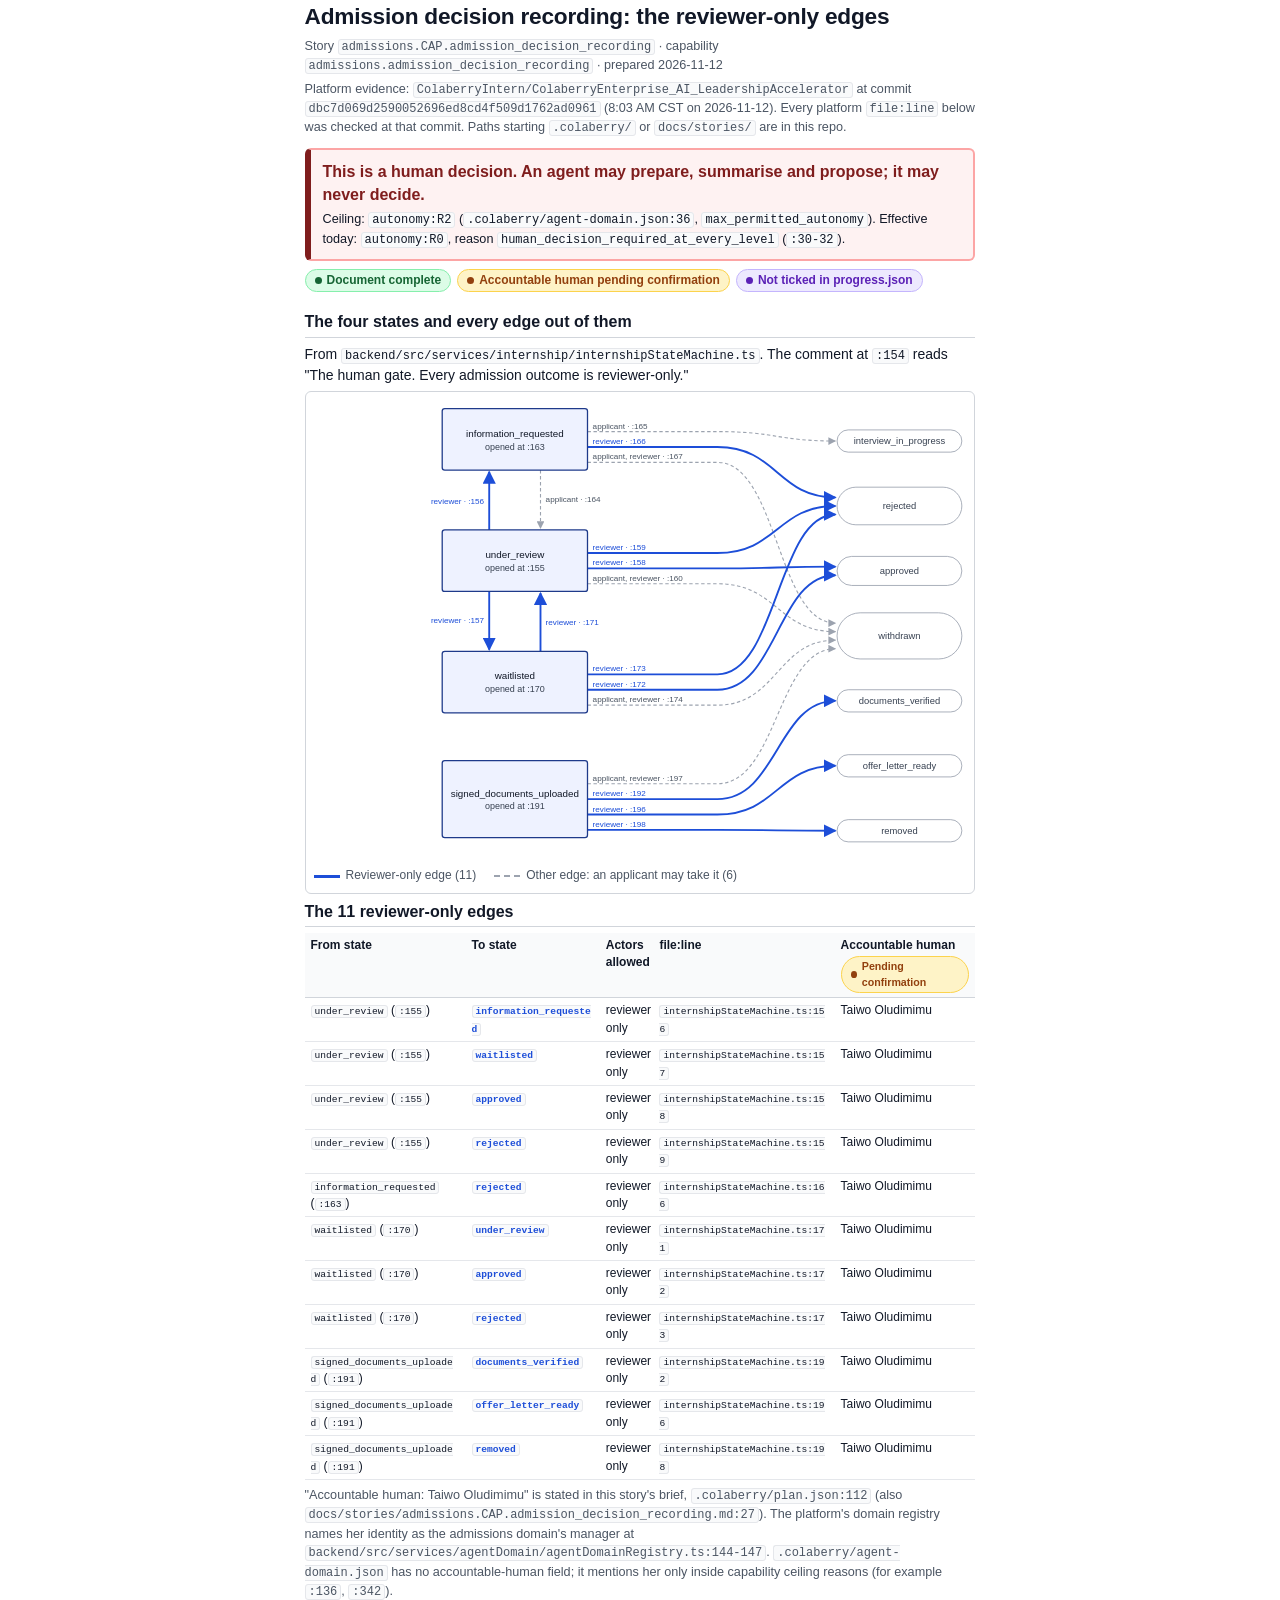
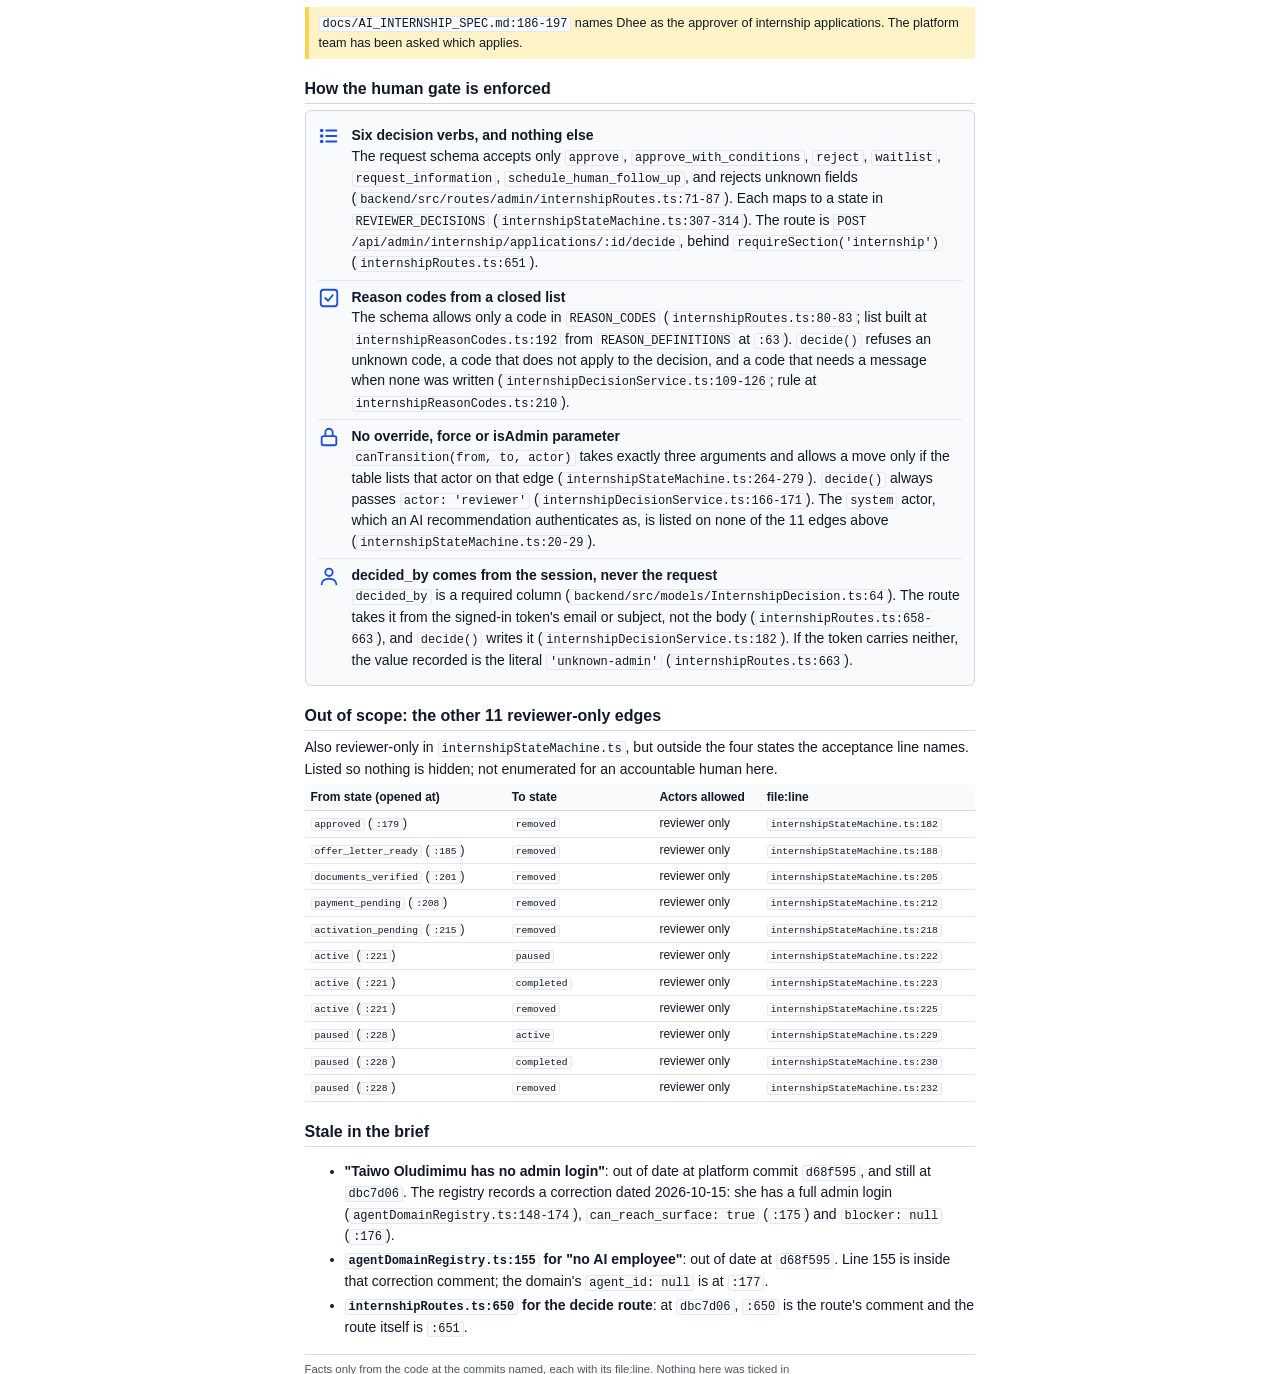
==== commit 37e78a50: "admissions.CAP.admission_decision_recording: clearer diagram, one pending chip Layout only, no conte" ====
--- a/docs/capabilities/admission-decision/admission-decision-recording.html
+++ b/docs/capabilities/admission-decision/admission-decision-recording.html
@@ -81,7 +81,54 @@
   <h2>The four states and every edge out of them</h2>
   <p>From <code>backend/src/services/internship/internshipStateMachine.ts</code>. The comment at <code>:154</code> reads "The human gate. Every admission outcome is reviewer-only."</p>
   <div class="diagram">
-    <svg role="img" aria-label="State diagram: 11 reviewer-only edges in blue, 6 other edges in grey" aria-roledescription="flowchart-v2" role="graphics-document document" viewBox="-8 -9 812.87744140625 528.5" xmlns="http://www.w3.org/2000/svg" width="100%" id="adr"><style>#adr{font-family:Segoe UI,Arial,sans-serif;font-size:13px;fill:#333;}#adr .error-icon{fill:hsl(220.5882352941, 100%, 98.3333333333%);}#adr .error-text{fill:rgb(8.5000000002, 5.7500000001, 0);stroke:rgb(8.5000000002, 5.7500000001, 0);}#adr .edge-thickness-normal{stroke-width:2px;}#adr .edge-thickness-thick{stroke-width:3.5px;}#adr .edge-pattern-solid{stroke-dasharray:0;}#adr .edge-pattern-dashed{stroke-dasharray:3;}#adr .edge-pattern-dotted{stroke-dasharray:2;}#adr .marker{fill:#0b0b0b;stroke:#0b0b0b;}#adr .marker.cross{stroke:#0b0b0b;}#adr svg{font-family:Segoe UI,Arial,sans-serif;font-size:13px;}#adr .label{font-family:Segoe UI,Arial,sans-serif;color:#333;}#adr .cluster-label text{fill:rgb(8.5000000002, 5.7500000001, 0);}#adr .cluster-label span,#adr p{color:rgb(8.5000000002, 5.7500000001, 0);}#adr .label text,#adr span,#adr p{fill:#333;color:#333;}#adr .node rect,#adr .node circle,#adr .node ellipse,#adr .node polygon,#adr .node path{fill:#fff4dd;stroke:hsl(40.5882352941, 60%, 83.3333333333%);stroke-width:1px;}#adr .flowchart-label text{text-anchor:middle;}#adr .node .katex path{fill:#000;stroke:#000;stroke-width:1px;}#adr .node .label{text-align:center;}#adr .node.clickable{cursor:pointer;}#adr .arrowheadPath{fill:#0b0b0b;}#adr .edgePath .path{stroke:#0b0b0b;stroke-width:2.0px;}#adr .flowchart-link{stroke:#0b0b0b;fill:none;}#adr .edgeLabel{background-color:#ffffff;text-align:center;}#adr .edgeLabel rect{opacity:0.5;background-color:#ffffff;fill:#ffffff;}#adr .labelBkg{background-color:rgba(255, 255, 255, 0.5);}#adr .cluster rect{fill:hsl(220.5882352941, 100%, 98.3333333333%);stroke:hsl(220.5882352941, 60%, 88.3333333333%);stroke-width:1px;}#adr .cluster text{fill:rgb(8.5000000002, 5.7500000001, 0);}#adr .cluster span,#adr p{color:rgb(8.5000000002, 5.7500000001, 0);}#adr div.mermaidTooltip{position:absolute;text-align:center;max-width:200px;padding:2px;font-family:Segoe UI,Arial,sans-serif;font-size:12px;background:hsl(220.5882352941, 100%, 98.3333333333%);border:1px solid hsl(220.5882352941, 60%, 88.3333333333%);border-radius:2px;pointer-events:none;z-index:100;}#adr .flowchartTitleText{text-anchor:middle;font-size:18px;fill:#333;}#adr :root{--mermaid-font-family:"trebuchet ms",verdana,arial,sans-serif;}#adr .open rect{fill:#eef2ff!important;stroke:#1e3a8a!important;stroke-width:1.5px!important;color:#111827!important;}#adr .open polygon{fill:#eef2ff!important;stroke:#1e3a8a!important;stroke-width:1.5px!important;color:#111827!important;}#adr .open ellipse{fill:#eef2ff!important;stroke:#1e3a8a!important;stroke-width:1.5px!important;color:#111827!important;}#adr .open circle{fill:#eef2ff!important;stroke:#1e3a8a!important;stroke-width:1.5px!important;color:#111827!important;}#adr .open path{fill:#eef2ff!important;stroke:#1e3a8a!important;stroke-width:1.5px!important;color:#111827!important;}#adr .open tspan{fill:#111827!important;}#adr .dest rect{fill:#ffffff!important;stroke:#9ca3af!important;color:#374151!important;}#adr .dest polygon{fill:#ffffff!important;stroke:#9ca3af!important;color:#374151!important;}#adr .dest ellipse{fill:#ffffff!important;stroke:#9ca3af!important;color:#374151!important;}#adr .dest circle{fill:#ffffff!important;stroke:#9ca3af!important;color:#374151!important;}#adr .dest path{fill:#ffffff!important;stroke:#9ca3af!important;color:#374151!important;}#adr .dest tspan{fill:#374151!important;}</style><g><marker orient="auto" markerHeight="12" markerWidth="12" markerUnits="userSpaceOnUse" refY="5" refX="6" viewBox="0 0 10 10" class="marker flowchart" id="adr_flowchart-pointEnd"><path style="stroke-width: 1; stroke-dasharray: 1, 0;" class="arrowMarkerPath" d="M 0 0 L 10 5 L 0 10 z"></path></marker><marker orient="auto" markerHeight="12" markerWidth="12" markerUnits="userSpaceOnUse" refY="5" refX="4.5" viewBox="0 0 10 10" class="marker flowchart" id="adr_flowchart-pointStart"><path style="stroke-width: 1; stroke-dasharray: 1, 0;" class="arrowMarkerPath" d="M 0 5 L 10 10 L 10 0 z"></path></marker><marker orient="auto" markerHeight="11" markerWidth="11" markerUnits="userSpaceOnUse" refY="5" refX="11" viewBox="0 0 10 10" class="marker flowchart" id="adr_flowchart-circleEnd"><circle style="stroke-width: 1; stroke-dasharray: 1, 0;" class="arrowMarkerPath" r="5" cy="5" cx="5"></circle></marker><marker orient="auto" markerHeight="11" markerWidth="11" markerUnits="userSpaceOnUse" refY="5" refX="-1" viewBox="0 0 10 10" class="marker flowchart" id="adr_flowchart-circleStart"><circle style="stroke-width: 1; stroke-dasharray: 1, 0;" class="arrowMarkerPath" r="5" cy="5" cx="5"></circle></marker><marker orient="auto" markerHeight="11" markerWidth="11" markerUnits="userSpaceOnUse" refY="5.2" refX="12" viewBox="0 0 11 11" class="marker cross flowchart" id="adr_flowchart-crossEnd"><path style="stroke-width: 2; stroke-dasharray: 1, 0;" class="arrowMarkerPath" d="M 1,1 l 9,9 M 10,1 l -9,9"></path></marker><marker orient="auto" markerHeight="11" markerWidth="11" markerUnits="userSpaceOnUse" refY="5.2" refX="-1" viewBox="0 0 11 11" class="marker cross flowchart" id="adr_flowchart-crossStart"><path style="stroke-width: 2; stroke-dasharray: 1, 0;" class="arrowMarkerPath" d="M 1,1 l 9,9 M 10,1 l -9,9"></path></marker><g class="root"><g class="clusters"></g><g class="edgePaths"><path marker-end="url(#adr_flowchart-pointEnd)" style="stroke:#1d4ed8;stroke-width:2.5px;fill:none;" class="edge-thickness-normal edge-pattern-solid flowchart-link LS-UR LE-IR" id="L-UR-IR-0" d="M74.646,147.25L92.046,131.083C109.447,114.917,144.247,82.583,176.944,70.865C209.642,59.148,240.237,68.045,255.535,72.494L270.833,76.943"></path><path marker-end="url(#adr_flowchart-pointEnd)" style="stroke:#1d4ed8;stroke-width:2.5px;fill:none;" class="edge-thickness-normal edge-pattern-solid flowchart-link LS-UR LE-WL" id="L-UR-WL-0" d="M100.859,187.296L113.891,191.83C126.922,196.364,152.984,205.432,184.958,212.035C216.931,218.639,254.816,222.777,273.758,224.846L292.7,226.916"></path><path marker-end="url(#adr_flowchart-pointEnd)" style="stroke:#1d4ed8;stroke-width:2.5px;fill:none;" class="edge-thickness-normal edge-pattern-solid flowchart-link LS-UR LE-AP" id="L-UR-AP-0" d="M72.906,192.25L90.597,209.958C108.287,227.667,143.667,263.083,189.582,280.792C235.497,298.5,291.948,298.5,352.947,298.5C413.945,298.5,479.492,298.5,534.686,300.633C589.88,302.767,634.72,307.034,657.141,309.167L679.561,311.3"></path><path marker-end="url(#adr_flowchart-pointEnd)" style="stroke:#1d4ed8;stroke-width:2.5px;fill:none;" class="edge-thickness-normal edge-pattern-solid flowchart-link LS-UR LE-RJ" id="L-UR-RJ-0" d="M68.376,147.25L86.821,124.125C105.266,101,142.157,54.75,188.827,31.625C235.497,8.5,291.948,8.5,352.947,8.5C413.945,8.5,479.492,8.5,535.405,11.608C591.317,14.717,637.595,20.934,660.734,24.042L683.873,27.15"></path><path marker-end="url(#adr_flowchart-pointEnd)" style="stroke:#1d4ed8;stroke-width:2.5px;fill:none;" class="edge-thickness-normal edge-pattern-solid flowchart-link LS-IR LE-RJ" id="L-IR-RJ-0" d="M419.189,77L440.164,70.333C461.139,63.667,503.089,50.333,547.196,43.084C591.302,35.835,637.565,34.669,660.696,34.087L683.828,33.504"></path><path marker-end="url(#adr_flowchart-pointEnd)" style="stroke:#1d4ed8;stroke-width:2.5px;fill:none;" class="edge-thickness-normal edge-pattern-solid flowchart-link LS-WL LE-UR" id="L-WL-UR-0" d="M297.969,238.509L278.148,240.674C258.328,242.839,218.688,247.17,184.076,239.934C149.465,232.698,119.884,213.895,105.093,204.494L90.302,195.093"></path><path marker-end="url(#adr_flowchart-pointEnd)" style="stroke:#1d4ed8;stroke-width:2.5px;fill:none;" class="edge-thickness-normal edge-pattern-solid flowchart-link LS-WL LE-AP" id="L-WL-AP-0" d="M395.467,255.5L420.395,267.417C445.324,279.333,495.182,303.167,542.529,313.64C589.875,324.114,634.712,321.228,657.13,319.785L679.548,318.342"></path><path marker-end="url(#adr_flowchart-pointEnd)" style="stroke:#1d4ed8;stroke-width:2.5px;fill:none;" class="edge-thickness-normal edge-pattern-solid flowchart-link LS-WL LE-RJ" id="L-WL-RJ-0" d="M376.225,210.5L404.361,187.75C432.496,165,488.768,119.5,540.057,91.372C591.347,63.243,637.655,52.486,660.81,47.108L683.964,41.729"></path><path marker-end="url(#adr_flowchart-pointEnd)" style="stroke:#1d4ed8;stroke-width:2.5px;fill:none;" class="edge-thickness-normal edge-pattern-solid flowchart-link LS-SD LE-DV" id="L-SD-DV-0" d="M439.563,393.603L457.142,390.586C474.721,387.569,509.88,381.534,545.13,378.517C580.38,375.5,615.72,375.5,633.39,375.5L651.061,375.5"></path><path marker-end="url(#adr_flowchart-pointEnd)" style="stroke:#1d4ed8;stroke-width:2.5px;fill:none;" class="edge-thickness-normal edge-pattern-solid flowchart-link LS-SD LE-OL" id="L-SD-OL-0" d="M439.563,421.42L457.142,423.766C474.721,426.113,509.88,430.807,546.059,433.153C582.237,435.5,619.435,435.5,638.034,435.5L656.633,435.5"></path><path marker-end="url(#adr_flowchart-pointEnd)" style="stroke:#1d4ed8;stroke-width:2.5px;fill:none;" class="edge-thickness-normal edge-pattern-solid flowchart-link LS-SD LE-RM" id="L-SD-RM-0" d="M399.696,431.75L423.92,442.375C448.144,453,496.591,474.25,543.556,484.875C590.52,495.5,636.001,495.5,658.742,495.5L681.482,495.5"></path><path marker-end="url(#adr_flowchart-pointEnd)" style="fill:none;stroke-width:2px;stroke-dasharray:3;stroke:#9ca3af;stroke-width:1.3px;fill:none;" class="edge-thickness-normal edge-pattern-dotted flowchart-link LS-UR LE-WD" id="L-UR-WD-0" d="M100.859,168.868L113.891,168.64C126.922,168.412,152.984,167.956,194.241,167.728C235.497,167.5,291.948,167.5,352.947,167.5C413.945,167.5,479.492,167.5,534.199,173.27C588.906,179.04,632.774,190.581,654.708,196.351L676.641,202.121"></path><path marker-end="url(#adr_flowchart-pointEnd)" style="fill:none;stroke-width:2px;stroke-dasharray:3;stroke:#9ca3af;stroke-width:1.3px;fill:none;" class="edge-thickness-normal edge-pattern-dotted flowchart-link LS-IR LE-UR" id="L-IR-UR-0" d="M275.922,110.734L259.776,113.237C243.63,115.739,211.339,120.745,182.997,127.419C154.656,134.094,130.265,142.438,118.07,146.61L105.874,150.782"></path><path marker-end="url(#adr_flowchart-pointEnd)" style="fill:none;stroke-width:2px;stroke-dasharray:3;stroke:#9ca3af;stroke-width:1.3px;fill:none;" class="edge-thickness-normal edge-pattern-dotted flowchart-link LS-IR LE-IIP" id="L-IR-IIP-0" d="M420.875,103.739L441.569,104.949C462.263,106.159,503.651,108.58,541.041,109.79C578.431,111,611.823,111,628.52,111L645.216,111"></path><path marker-end="url(#adr_flowchart-pointEnd)" style="fill:none;stroke-width:2px;stroke-dasharray:3;stroke:#9ca3af;stroke-width:1.3px;fill:none;" class="edge-thickness-normal edge-pattern-dotted flowchart-link LS-IR LE-WD" id="L-IR-WD-0" d="M394.247,122L419.379,134.333C444.511,146.667,494.775,171.333,541.816,185.935C588.858,200.537,632.676,205.075,654.586,207.344L676.495,209.612"></path><path marker-end="url(#adr_flowchart-pointEnd)" style="fill:none;stroke-width:2px;stroke-dasharray:3;stroke:#9ca3af;stroke-width:1.3px;fill:none;" class="edge-thickness-normal edge-pattern-dotted flowchart-link LS-WL LE-WD" id="L-WL-WD-0" d="M398.828,233L423.197,233C447.565,233,496.302,233,542.58,230.731C588.858,228.463,632.676,223.925,654.586,221.656L676.495,219.388"></path><path marker-end="url(#adr_flowchart-pointEnd)" style="fill:none;stroke-width:2px;stroke-dasharray:3;stroke:#9ca3af;stroke-width:1.3px;fill:none;" class="edge-thickness-normal edge-pattern-dotted flowchart-link LS-SD LE-WD" id="L-SD-WD-0" d="M380.172,386.75L407.65,367.292C435.127,347.833,490.083,308.917,539.506,282.641C588.928,256.366,632.817,242.732,654.761,235.915L676.705,229.098"></path></g><g class="edgeLabels"><g transform="translate(179.046875, 50.25)" class="edgeLabel"><g transform="translate(-41, -8.5)" class="label"><rect height="17.000503540039062" width="81.93992614746094" ry="0" rx="0"></rect><text style="fill:#1d4ed8;"><tspan class="row" x="0" dy="1em" xml:space="preserve">reviewer · :156</tspan></text></g></g><g transform="translate(179.046875, 214.5)" class="edgeLabel"><g transform="translate(-41, -8.5)" class="label"><rect height="17.000503540039062" width="81.93992614746094" ry="0" rx="0"></rect><text style="fill:#1d4ed8;"><tspan class="row" x="0" dy="1em" xml:space="preserve">reviewer · :157</tspan></text></g></g><g transform="translate(348.3984375, 298.5)" class="edgeLabel"><g transform="translate(-41, -8.5)" class="label"><rect height="17.000503540039062" width="81.93992614746094" ry="0" rx="0"></rect><text style="fill:#1d4ed8;"><tspan class="row" x="0" dy="1em" xml:space="preserve">reviewer · :158</tspan></text></g></g><g transform="translate(348.3984375, 8.5)" class="edgeLabel"><g transform="translate(-41, -8.5)" class="label"><rect height="17.000503540039062" width="81.93992614746094" ry="0" rx="0"></rect><text style="fill:#1d4ed8;"><tspan class="row" x="0" dy="1em" xml:space="preserve">reviewer · :159</tspan></text></g></g><g transform="translate(545.0390625, 37)" class="edgeLabel"><g transform="translate(-41, -8.5)" class="label"><rect height="17.000503540039062" width="81.93992614746094" ry="0" rx="0"></rect><text style="fill:#1d4ed8;"><tspan class="row" x="0" dy="1em" xml:space="preserve">reviewer · :166</tspan></text></g></g><g transform="translate(179.046875, 251.5)" class="edgeLabel"><g transform="translate(-41, -8.5)" class="label"><rect height="17.000503540039062" width="81.93992614746094" ry="0" rx="0"></rect><text style="fill:#1d4ed8;"><tspan class="row" x="0" dy="1em" xml:space="preserve">reviewer · :171</tspan></text></g></g><g transform="translate(545.0390625, 327)" class="edgeLabel"><g transform="translate(-41, -8.5)" class="label"><rect height="17.000503540039062" width="81.93992614746094" ry="0" rx="0"></rect><text style="fill:#1d4ed8;"><tspan class="row" x="0" dy="1em" xml:space="preserve">reviewer · :172</tspan></text></g></g><g transform="translate(545.0390625, 74)" class="edgeLabel"><g transform="translate(-41, -8.5)" class="label"><rect height="17.000503540039062" width="81.93992614746094" ry="0" rx="0"></rect><text style="fill:#1d4ed8;"><tspan class="row" x="0" dy="1em" xml:space="preserve">reviewer · :173</tspan></text></g></g><g transform="translate(545.0390625, 375.5)" class="edgeLabel"><g transform="translate(-41, -8.5)" class="label"><rect height="17.000503540039062" width="81.93992614746094" ry="0" rx="0"></rect><text style="fill:#1d4ed8;"><tspan class="row" x="0" dy="1em" xml:space="preserve">reviewer · :192</tspan></text></g></g><g transform="translate(545.0390625, 435.5)" class="edgeLabel"><g transform="translate(-41, -8.5)" class="label"><rect height="17.000503540039062" width="81.93992614746094" ry="0" rx="0"></rect><text style="fill:#1d4ed8;"><tspan class="row" x="0" dy="1em" xml:space="preserve">reviewer · :196</tspan></text></g></g><g transform="translate(545.0390625, 495.5)" class="edgeLabel"><g transform="translate(-41, -8.5)" class="label"><rect height="17.000503540039062" width="81.93992614746094" ry="0" rx="0"></rect><text style="fill:#1d4ed8;"><tspan class="row" x="0" dy="1em" xml:space="preserve">reviewer · :198</tspan></text></g></g><g transform="translate(348.3984375, 167.5)" class="edgeLabel"><g transform="translate(-70.4765625, -8.5)" class="label"><rect height="17.000503540039062" width="140.84791564941406" ry="0" rx="0"></rect><text style="fill:#6b7280;"><tspan class="row" x="0" dy="1em" xml:space="preserve">applicant, reviewer · :160</tspan></text></g></g><g transform="translate(179.046875, 125.75)" class="edgeLabel"><g transform="translate(-43.1875, -8.5)" class="label"><rect height="17.000503540039062" width="86.29942321777344" ry="0" rx="0"></rect><text style="fill:#6b7280;"><tspan class="row" x="0" dy="1em" xml:space="preserve">applicant · :164</tspan></text></g></g><g transform="translate(545.0390625, 111)" class="edgeLabel"><g transform="translate(-43.1875, -8.5)" class="label"><rect height="17.000503540039062" width="86.29942321777344" ry="0" rx="0"></rect><text style="fill:#6b7280;"><tspan class="row" x="0" dy="1em" xml:space="preserve">applicant · :165</tspan></text></g></g><g transform="translate(545.0390625, 196)" class="edgeLabel"><g transform="translate(-70.4765625, -8.5)" class="label"><rect height="17.000503540039062" width="140.84791564941406" ry="0" rx="0"></rect><text style="fill:#6b7280;"><tspan class="row" x="0" dy="1em" xml:space="preserve">applicant, reviewer · :167</tspan></text></g></g><g transform="translate(545.0390625, 233)" class="edgeLabel"><g transform="translate(-70.4765625, -8.5)" class="label"><rect height="17.000503540039062" width="140.84791564941406" ry="0" rx="0"></rect><text style="fill:#6b7280;"><tspan class="row" x="0" dy="1em" xml:space="preserve">applicant, reviewer · :174</tspan></text></g></g><g transform="translate(545.0390625, 270)" class="edgeLabel"><g transform="translate(-70.4765625, -8.5)" class="label"><rect height="17.000503540039062" width="140.84791564941406" ry="0" rx="0"></rect><text style="fill:#6b7280;"><tspan class="row" x="0" dy="1em" xml:space="preserve">applicant, reviewer · :197</tspan></text></g></g></g><g class="nodes"><g transform="translate(50.4296875, 169.75)" data-id="UR" data-node="true" id="flowchart-UR-0" class="node default open flowchart-label"><rect height="45" width="100.859375" y="-22.5" x="-50.4296875" ry="0" rx="0" style="" class="basic label-container"></rect><g transform="translate(0, -15)" style="" class="label"><rect></rect><text style=""><tspan class="row" x="0" dy="1em" xml:space="preserve">under_review</tspan><tspan class="row" x="0" dy="1em" xml:space="preserve">opened at :155</tspan></text></g></g><g transform="translate(348.3984375, 99.5)" data-id="IR" data-node="true" id="flowchart-IR-1" class="node default open flowchart-label"><rect height="45" width="144.953125" y="-22.5" x="-72.4765625" ry="0" rx="0" style="" class="basic label-container"></rect><g transform="translate(0, -15)" style="" class="label"><rect></rect><text style=""><tspan class="row" x="0" dy="1em" xml:space="preserve">information_requested</tspan><tspan class="row" x="0" dy="1em" xml:space="preserve">opened at :163</tspan></text></g></g><g transform="translate(348.3984375, 233)" data-id="WL" data-node="true" id="flowchart-WL-2" class="node default open flowchart-label"><rect height="45" width="100.859375" y="-22.5" x="-50.4296875" ry="0" rx="0" style="" class="basic label-container"></rect><g transform="translate(0, -15)" style="" class="label"><rect></rect><text style=""><tspan class="row" x="0" dy="1em" xml:space="preserve">waitlisted</tspan><tspan class="row" x="0" dy="1em" xml:space="preserve">opened at :170</tspan></text></g></g><g transform="translate(348.3984375, 409.25)" data-id="SD" data-node="true" id="flowchart-SD-3" class="node default open flowchart-label"><rect height="45" width="182.328125" y="-22.5" x="-91.1640625" ry="0" rx="0" style="" class="basic label-container"></rect><g transform="translate(0, -15)" style="" class="label"><rect></rect><text style=""><tspan class="row" x="0" dy="1em" xml:space="preserve">signed_documents_uploaded</tspan><tspan class="row" x="0" dy="1em" xml:space="preserve">opened at :191</tspan></text></g></g><g transform="translate(723.696533203125, 315.5)" data-id="AP" data-node="true" id="flowchart-AP-4" class="node default dest flowchart-label"><rect height="32" width="77.71875" y="-16" x="-38.859375" ry="16" rx="16" style=""></rect><g transform="translate(0, -8.5)" style="" class="label"><rect></rect><text style=""><tspan class="row" x="0" dy="1em" xml:space="preserve">approved</tspan></text></g></g><g transform="translate(723.696533203125, 32.5)" data-id="RJ" data-node="true" id="flowchart-RJ-5" class="node default dest flowchart-label"><rect height="32" width="69.140625" y="-16" x="-34.5703125" ry="16" rx="16" style=""></rect><g transform="translate(0, -8.5)" style="" class="label"><rect></rect><text style=""><tspan class="row" x="0" dy="1em" xml:space="preserve">rejected</tspan></text></g></g><g transform="translate(723.696533203125, 214.5)" data-id="WD" data-node="true" id="flowchart-WD-6" class="node default dest flowchart-label"><rect height="32" width="83.859375" y="-16" x="-41.9296875" ry="16" rx="16" style=""></rect><g transform="translate(0, -8.5)" style="" class="label"><rect></rect><text style=""><tspan class="row" x="0" dy="1em" xml:space="preserve">withdrawn</tspan></text></g></g><g transform="translate(723.696533203125, 111)" data-id="IIP" data-node="true" id="flowchart-IIP-7" class="node default dest flowchart-label"><rect height="32" width="146.36181640625" y="-16" x="-73.180908203125" ry="16" rx="16" style=""></rect><g transform="translate(0, -8.5)" style="" class="label"><rect></rect><text style=""><tspan class="row" x="0" dy="1em" xml:space="preserve">interview_in_progress</tspan></text></g></g><g transform="translate(723.696533203125, 375.5)" data-id="DV" data-node="true" id="flowchart-DV-8" class="node default dest flowchart-label"><rect height="32" width="134.671875" y="-16" x="-67.3359375" ry="16" rx="16" style=""></rect><g transform="translate(0, -8.5)" style="" class="label"><rect></rect><text style=""><tspan class="row" x="0" dy="1em" xml:space="preserve">documents_verified</tspan></text></g></g><g transform="translate(723.696533203125, 435.5)" data-id="OL" data-node="true" id="flowchart-OL-9" class="node default dest flowchart-label"><rect height="32" width="123.5263671875" y="-16" x="-61.76318359375" ry="16" rx="16" style=""></rect><g transform="translate(0, -8.5)" style="" class="label"><rect></rect><text style=""><tspan class="row" x="0" dy="1em" xml:space="preserve">offer_letter_ready</tspan></text></g></g><g transform="translate(723.696533203125, 495.5)" data-id="RM" data-node="true" id="flowchart-RM-10" class="node default dest flowchart-label"><rect height="32" width="73.828125" y="-16" x="-36.9140625" ry="16" rx="16" style=""></rect><g transform="translate(0, -8.5)" style="" class="label"><rect></rect><text style=""><tspan class="row" x="0" dy="1em" xml:space="preserve">removed</tspan></text></g></g></g></g></g></svg>
+    <svg role="img" aria-label="State diagram: 11 reviewer-only edges in blue, 6 other edges in grey" xmlns="http://www.w3.org/2000/svg" viewBox="0 0 764 542" font-family="Segoe UI, Arial, sans-serif">
+<defs><marker id="ab" viewBox="0 0 10 10" refX="9" refY="5" markerWidth="7" markerHeight="7" orient="auto-start-reverse"><path d="M0,0 L10,5 L0,10 z" fill="#1d4ed8"/></marker><marker id="ag" viewBox="0 0 10 10" refX="9" refY="5" markerWidth="7" markerHeight="7" orient="auto-start-reverse"><path d="M0,0 L10,5 L0,10 z" fill="#9ca3af"/></marker></defs>
+<path d="M320,37.0 H472 C542,37.0 542,48.0 610,48.0" fill="none" stroke="#9ca3af" stroke-width="1.3" stroke-dasharray="4 3" marker-end="url(#ag)"/>
+<text x="326" y="33.5" font-size="9.5" fill="#4b5563">applicant · :165</text>
+<path d="M320,73.0 H472 C542,73.0 542,261.0 610,261.0" fill="none" stroke="#9ca3af" stroke-width="1.3" stroke-dasharray="4 3" marker-end="url(#ag)"/>
+<text x="326" y="69.5" font-size="9.5" fill="#4b5563">applicant, reviewer · :167</text>
+<path d="M320,215.0 H472 C542,215.0 542,271.0 610,271.0" fill="none" stroke="#9ca3af" stroke-width="1.3" stroke-dasharray="4 3" marker-end="url(#ag)"/>
+<text x="326" y="211.5" font-size="9.5" fill="#4b5563">applicant, reviewer · :160</text>
+<path d="M320,357.0 H472 C542,357.0 542,281.0 610,281.0" fill="none" stroke="#9ca3af" stroke-width="1.3" stroke-dasharray="4 3" marker-end="url(#ag)"/>
+<text x="326" y="353.5" font-size="9.5" fill="#4b5563">applicant, reviewer · :174</text>
+<path d="M320,449.0 H472 C542,449.0 542,291.0 610,291.0" fill="none" stroke="#9ca3af" stroke-width="1.3" stroke-dasharray="4 3" marker-end="url(#ag)"/>
+<text x="326" y="445.5" font-size="9.5" fill="#4b5563">applicant, reviewer · :197</text>
+<path d="M320,55.0 H472 C542,55.0 542,114.0 610,114.0" fill="none" stroke="#1d4ed8" stroke-width="2.2" marker-end="url(#ab)"/>
+<text x="326" y="51.5" font-size="9.5" fill="#1d4ed8">reviewer · :166</text>
+<path d="M320,179.0 H472 C542,179.0 542,124.0 610,124.0" fill="none" stroke="#1d4ed8" stroke-width="2.2" marker-end="url(#ab)"/>
+<text x="326" y="175.5" font-size="9.5" fill="#1d4ed8">reviewer · :159</text>
+<path d="M320,197.0 H472 C542,197.0 542,195.0 610,195.0" fill="none" stroke="#1d4ed8" stroke-width="2.2" marker-end="url(#ab)"/>
+<text x="326" y="193.5" font-size="9.5" fill="#1d4ed8">reviewer · :158</text>
+<path d="M320,321.0 H472 C542,321.0 542,134.0 610,134.0" fill="none" stroke="#1d4ed8" stroke-width="2.2" marker-end="url(#ab)"/>
+<text x="326" y="317.5" font-size="9.5" fill="#1d4ed8">reviewer · :173</text>
+<path d="M320,339.0 H472 C542,339.0 542,205.0 610,205.0" fill="none" stroke="#1d4ed8" stroke-width="2.2" marker-end="url(#ab)"/>
+<text x="326" y="335.5" font-size="9.5" fill="#1d4ed8">reviewer · :172</text>
+<path d="M320,467.0 H472 C542,467.0 542,352.0 610,352.0" fill="none" stroke="#1d4ed8" stroke-width="2.2" marker-end="url(#ab)"/>
+<text x="326" y="463.5" font-size="9.5" fill="#1d4ed8">reviewer · :192</text>
+<path d="M320,485.0 H472 C542,485.0 542,428.0 610,428.0" fill="none" stroke="#1d4ed8" stroke-width="2.2" marker-end="url(#ab)"/>
+<text x="326" y="481.5" font-size="9.5" fill="#1d4ed8">reviewer · :196</text>
+<path d="M320,503.0 H472 C542,503.0 542,504.0 610,504.0" fill="none" stroke="#1d4ed8" stroke-width="2.2" marker-end="url(#ab)"/>
+<text x="326" y="499.5" font-size="9.5" fill="#1d4ed8">reviewer · :198</text>
+<line x1="205" y1="152" x2="205" y2="84" stroke="#1d4ed8" stroke-width="2.2" marker-end="url(#ab)"/>
+<text x="199" y="121.5" font-size="9.5" text-anchor="end" fill="#1d4ed8">reviewer · :156</text>
+<line x1="205" y1="224" x2="205" y2="292" stroke="#1d4ed8" stroke-width="2.2" marker-end="url(#ab)"/>
+<text x="199" y="261.5" font-size="9.5" text-anchor="end" fill="#1d4ed8">reviewer · :157</text>
+<line x1="265" y1="294" x2="265" y2="226" stroke="#1d4ed8" stroke-width="2.2" marker-end="url(#ab)"/>
+<text x="271" y="263.5" font-size="9.5" text-anchor="start" fill="#1d4ed8">reviewer · :171</text>
+<line x1="265" y1="82" x2="265" y2="150" stroke="#9ca3af" stroke-width="1.3" stroke-dasharray="4 3" marker-end="url(#ag)"/>
+<text x="271" y="119.5" font-size="9.5" text-anchor="start" fill="#4b5563">applicant · :164</text>
+<rect x="150" y="10" width="170" height="72" rx="3" fill="#eef2ff" stroke="#1e3a8a" stroke-width="1.5"/><text x="235.0" y="43.0" font-size="11.5" text-anchor="middle" fill="#111827">information_requested</text><text x="235.0" y="58.0" font-size="10.5" text-anchor="middle" fill="#374151">opened at :163</text>
+<rect x="150" y="152" width="170" height="72" rx="3" fill="#eef2ff" stroke="#1e3a8a" stroke-width="1.5"/><text x="235.0" y="185.0" font-size="11.5" text-anchor="middle" fill="#111827">under_review</text><text x="235.0" y="200.0" font-size="10.5" text-anchor="middle" fill="#374151">opened at :155</text>
+<rect x="150" y="294" width="170" height="72" rx="3" fill="#eef2ff" stroke="#1e3a8a" stroke-width="1.5"/><text x="235.0" y="327.0" font-size="11.5" text-anchor="middle" fill="#111827">waitlisted</text><text x="235.0" y="342.0" font-size="10.5" text-anchor="middle" fill="#374151">opened at :170</text>
+<rect x="150" y="422" width="170" height="90" rx="3" fill="#eef2ff" stroke="#1e3a8a" stroke-width="1.5"/><text x="235.0" y="464.0" font-size="11.5" text-anchor="middle" fill="#111827">signed_documents_uploaded</text><text x="235.0" y="479.0" font-size="10.5" text-anchor="middle" fill="#374151">opened at :191</text>
+<rect x="612" y="35.0" width="146" height="26" rx="13.0" fill="#ffffff" stroke="#9ca3af"/><text x="685.0" y="52.0" font-size="11" text-anchor="middle" fill="#374151">interview_in_progress</text>
+<rect x="612" y="102.0" width="146" height="44" rx="22.0" fill="#ffffff" stroke="#9ca3af"/><text x="685.0" y="128.0" font-size="11" text-anchor="middle" fill="#374151">rejected</text>
+<rect x="612" y="183.0" width="146" height="34" rx="17.0" fill="#ffffff" stroke="#9ca3af"/><text x="685.0" y="204.0" font-size="11" text-anchor="middle" fill="#374151">approved</text>
+<rect x="612" y="249.0" width="146" height="54" rx="27.0" fill="#ffffff" stroke="#9ca3af"/><text x="685.0" y="280.0" font-size="11" text-anchor="middle" fill="#374151">withdrawn</text>
+<rect x="612" y="339.0" width="146" height="26" rx="13.0" fill="#ffffff" stroke="#9ca3af"/><text x="685.0" y="356.0" font-size="11" text-anchor="middle" fill="#374151">documents_verified</text>
+<rect x="612" y="415.0" width="146" height="26" rx="13.0" fill="#ffffff" stroke="#9ca3af"/><text x="685.0" y="432.0" font-size="11" text-anchor="middle" fill="#374151">offer_letter_ready</text>
+<rect x="612" y="491.0" width="146" height="26" rx="13.0" fill="#ffffff" stroke="#9ca3af"/><text x="685.0" y="508.0" font-size="11" text-anchor="middle" fill="#374151">removed</text>
+</svg>
     <div class="legend">
       <span><i></i>Reviewer-only edge (11)</span>
       <span><i class="g"></i>Other edge: an applicant may take it (6)</span>
@@ -91,19 +138,19 @@
   <h2 class="new-page">The 11 reviewer-only edges</h2>
   <table class="edges">
     <colgroup><col class="c1"><col class="c2"><col class="c3"><col class="c4"><col class="c5"></colgroup>
-    <thead><tr><th>From state</th><th>To state</th><th>Actors allowed</th><th>file:line</th><th>Accountable human</th></tr></thead>
+    <thead><tr><th>From state</th><th>To state</th><th>Actors allowed</th><th>file:line</th><th>Accountable human <span class="chip amber">Pending confirmation</span></th></tr></thead>
     <tbody>
-      <tr><td><code>under_review</code> (<code>:155</code>)</td><td class="edge"><code>information_requested</code></td><td>reviewer only</td><td><code>internshipStateMachine.ts:156</code></td><td>Taiwo Oludimimu <span class="chip amber">Pending confirmation</span></td></tr>
-<tr><td><code>under_review</code> (<code>:155</code>)</td><td class="edge"><code>waitlisted</code></td><td>reviewer only</td><td><code>internshipStateMachine.ts:157</code></td><td>Taiwo Oludimimu <span class="chip amber">Pending confirmation</span></td></tr>
-<tr><td><code>under_review</code> (<code>:155</code>)</td><td class="edge"><code>approved</code></td><td>reviewer only</td><td><code>internshipStateMachine.ts:158</code></td><td>Taiwo Oludimimu <span class="chip amber">Pending confirmation</span></td></tr>
-<tr><td><code>under_review</code> (<code>:155</code>)</td><td class="edge"><code>rejected</code></td><td>reviewer only</td><td><code>internshipStateMachine.ts:159</code></td><td>Taiwo Oludimimu <span class="chip amber">Pending confirmation</span></td></tr>
-<tr><td><code>information_requested</code> (<code>:163</code>)</td><td class="edge"><code>rejected</code></td><td>reviewer only</td><td><code>internshipStateMachine.ts:166</code></td><td>Taiwo Oludimimu <span class="chip amber">Pending confirmation</span></td></tr>
-<tr><td><code>waitlisted</code> (<code>:170</code>)</td><td class="edge"><code>under_review</code></td><td>reviewer only</td><td><code>internshipStateMachine.ts:171</code></td><td>Taiwo Oludimimu <span class="chip amber">Pending confirmation</span></td></tr>
-<tr><td><code>waitlisted</code> (<code>:170</code>)</td><td class="edge"><code>approved</code></td><td>reviewer only</td><td><code>internshipStateMachine.ts:172</code></td><td>Taiwo Oludimimu <span class="chip amber">Pending confirmation</span></td></tr>
-<tr><td><code>waitlisted</code> (<code>:170</code>)</td><td class="edge"><code>rejected</code></td><td>reviewer only</td><td><code>internshipStateMachine.ts:173</code></td><td>Taiwo Oludimimu <span class="chip amber">Pending confirmation</span></td></tr>
-<tr><td><code>signed_documents_uploaded</code> (<code>:191</code>)</td><td class="edge"><code>documents_verified</code></td><td>reviewer only</td><td><code>internshipStateMachine.ts:192</code></td><td>Taiwo Oludimimu <span class="chip amber">Pending confirmation</span></td></tr>
-<tr><td><code>signed_documents_uploaded</code> (<code>:191</code>)</td><td class="edge"><code>offer_letter_ready</code></td><td>reviewer only</td><td><code>internshipStateMachine.ts:196</code></td><td>Taiwo Oludimimu <span class="chip amber">Pending confirmation</span></td></tr>
-<tr><td><code>signed_documents_uploaded</code> (<code>:191</code>)</td><td class="edge"><code>removed</code></td><td>reviewer only</td><td><code>internshipStateMachine.ts:198</code></td><td>Taiwo Oludimimu <span class="chip amber">Pending confirmation</span></td></tr>
+      <tr><td><code>under_review</code> (<code>:155</code>)</td><td class="edge"><code>information_requested</code></td><td>reviewer only</td><td><code>internshipStateMachine.ts:156</code></td><td>Taiwo Oludimimu</td></tr>
+<tr><td><code>under_review</code> (<code>:155</code>)</td><td class="edge"><code>waitlisted</code></td><td>reviewer only</td><td><code>internshipStateMachine.ts:157</code></td><td>Taiwo Oludimimu</td></tr>
+<tr><td><code>under_review</code> (<code>:155</code>)</td><td class="edge"><code>approved</code></td><td>reviewer only</td><td><code>internshipStateMachine.ts:158</code></td><td>Taiwo Oludimimu</td></tr>
+<tr><td><code>under_review</code> (<code>:155</code>)</td><td class="edge"><code>rejected</code></td><td>reviewer only</td><td><code>internshipStateMachine.ts:159</code></td><td>Taiwo Oludimimu</td></tr>
+<tr><td><code>information_requested</code> (<code>:163</code>)</td><td class="edge"><code>rejected</code></td><td>reviewer only</td><td><code>internshipStateMachine.ts:166</code></td><td>Taiwo Oludimimu</td></tr>
+<tr><td><code>waitlisted</code> (<code>:170</code>)</td><td class="edge"><code>under_review</code></td><td>reviewer only</td><td><code>internshipStateMachine.ts:171</code></td><td>Taiwo Oludimimu</td></tr>
+<tr><td><code>waitlisted</code> (<code>:170</code>)</td><td class="edge"><code>approved</code></td><td>reviewer only</td><td><code>internshipStateMachine.ts:172</code></td><td>Taiwo Oludimimu</td></tr>
+<tr><td><code>waitlisted</code> (<code>:170</code>)</td><td class="edge"><code>rejected</code></td><td>reviewer only</td><td><code>internshipStateMachine.ts:173</code></td><td>Taiwo Oludimimu</td></tr>
+<tr><td><code>signed_documents_uploaded</code> (<code>:191</code>)</td><td class="edge"><code>documents_verified</code></td><td>reviewer only</td><td><code>internshipStateMachine.ts:192</code></td><td>Taiwo Oludimimu</td></tr>
+<tr><td><code>signed_documents_uploaded</code> (<code>:191</code>)</td><td class="edge"><code>offer_letter_ready</code></td><td>reviewer only</td><td><code>internshipStateMachine.ts:196</code></td><td>Taiwo Oludimimu</td></tr>
+<tr><td><code>signed_documents_uploaded</code> (<code>:191</code>)</td><td class="edge"><code>removed</code></td><td>reviewer only</td><td><code>internshipStateMachine.ts:198</code></td><td>Taiwo Oludimimu</td></tr>
 
     </tbody>
   </table>
@@ -148,7 +195,7 @@
     <li><b><code>internshipRoutes.ts:650</code> for the decide route</b>: at <code>dbc7d06</code>, <code>:650</code> is the route's comment and the route itself is <code>:651</code>.</li>
   </ul>
 
-  <p class="foot">Facts only from the code at the commits named, each with its file:line. Nothing here was ticked in <code>.colaberry/progress.json</code>; the accountable human must be confirmed first. No personal data: no email addresses, applicant records or decision rows. Diagram drawn with Mermaid 10.9.1 and embedded as SVG.</p>
+  <p class="foot">Facts only from the code at the commits named, each with its file:line. Nothing here was ticked in <code>.colaberry/progress.json</code>; the accountable human must be confirmed first. No personal data: no email addresses, applicant records or decision rows. Diagram drawn as inline SVG by the build script, from the same checked edge list as the tables.</p>
 </main>
 </body>
 </html>
